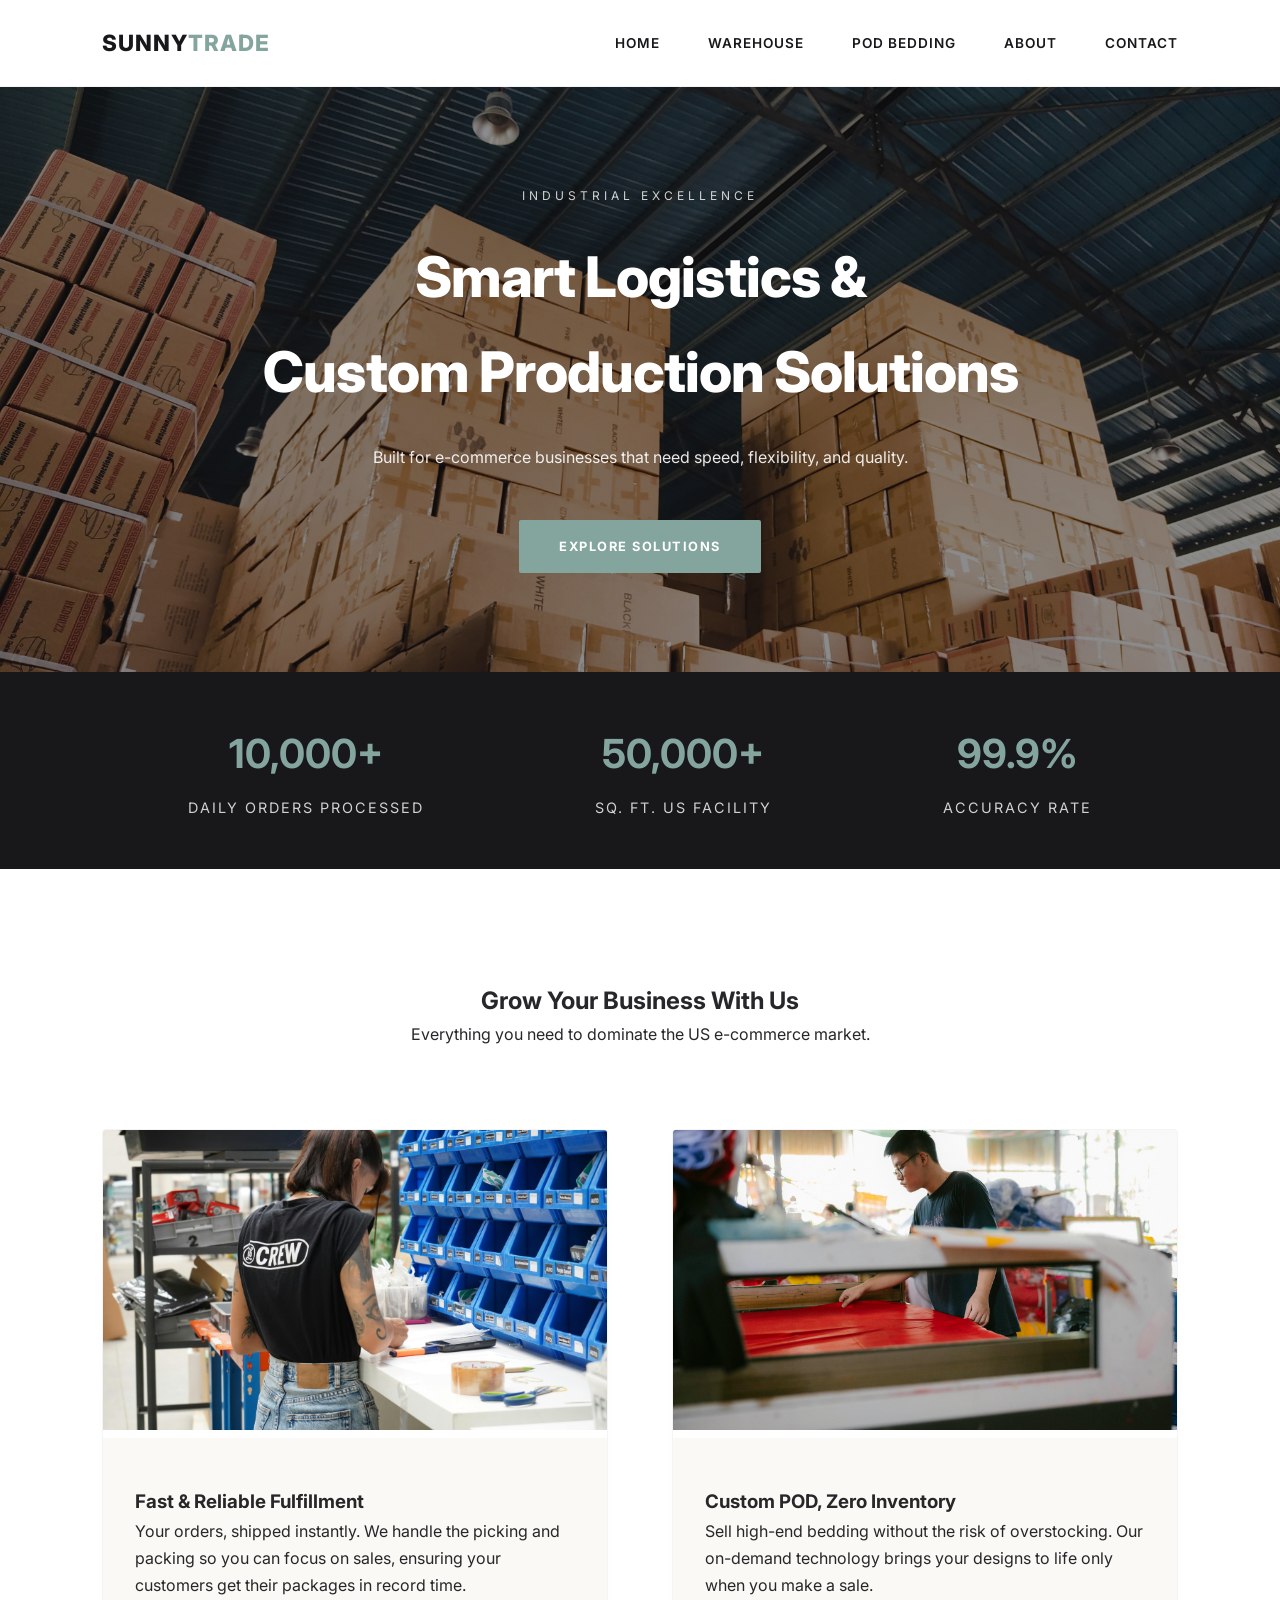
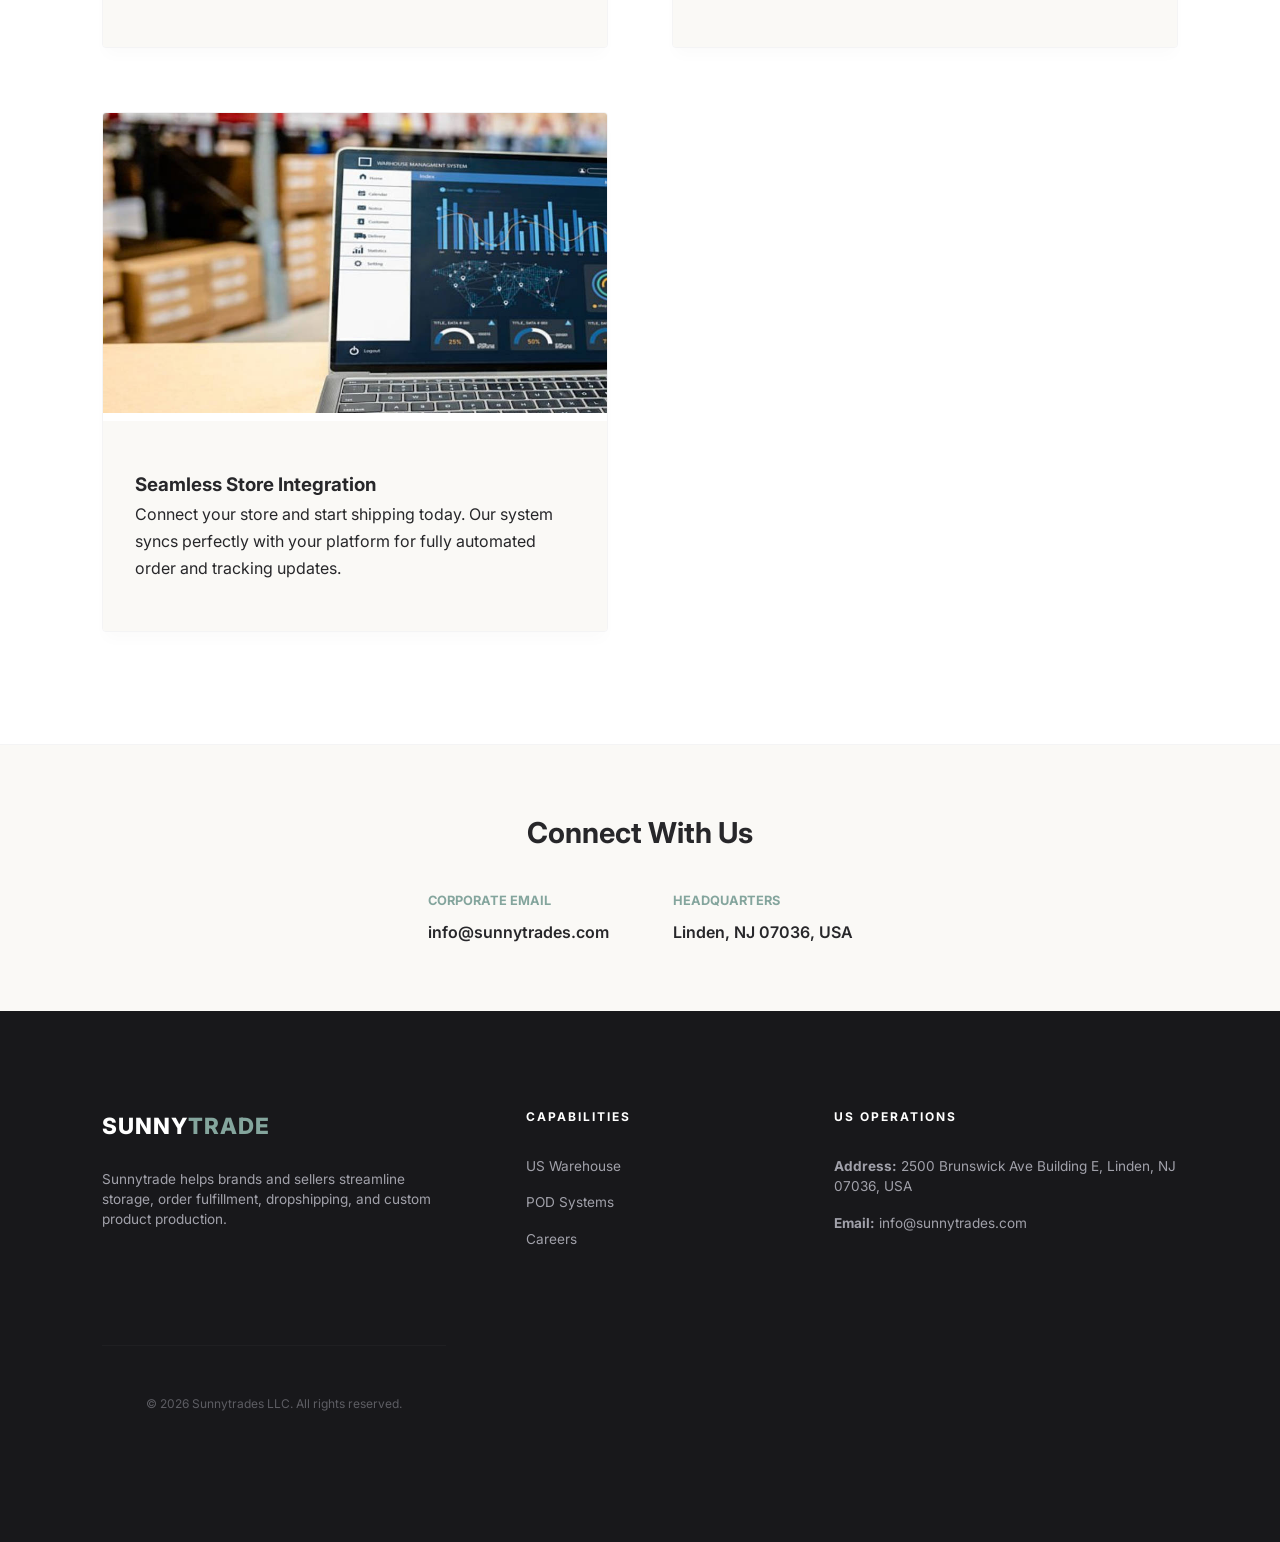
==== index.html @ 2a2c5e19 "Update index.html" ====
<!DOCTYPE html>
<html lang="en">
<head>
    <meta charset="UTF-8">
    <meta name="viewport" content="width=device-width, initial-scale=1.0">
    <link rel="preconnect" href="https://fonts.googleapis.com">
    <link rel="preconnect" href="https://fonts.gstatic.com" crossorigin>
    <link href="https://fonts.googleapis.com/css2?family=Inter:wght@400;600;800&display=swap" rel="stylesheet">
    
    <title>Sunnytrade | Intelligent Supply Chain & Textile Automation</title>
    <link rel="stylesheet" href="style.css">
</head>
<body>

    <nav>
        <a href="index.html" class="logo">SUNNY<span>TRADE</span></a>
        <ul class="nav-links">
            <li><a href="index.html">Home</a></li>
            <li><a href="services.html">Warehouse</a></li>
            <li><a href="products.html">POD Bedding</a></li>
            <li><a href="about.html">About</a></li>
            <li><a href="contact.html">Contact</a></li>
        </ul>
    </nav>

    <header class="hero">
        <div>
            <p style="text-transform: uppercase; letter-spacing: 4px; font-size: 0.75rem; margin-bottom: 1.5rem; opacity: 0.8;">Industrial Excellence</p>
            <h1>Smart Logistics & <br>Custom Production Solutions</h1>
            <p style="max-width: 650px; margin: 0 auto; text-align: center; opacity: 0.9;">
                Built for e-commerce businesses that need speed, flexibility, and quality.
            </p>
            <div style="margin-top: 3rem;">
                <a href="services.html" class="btn">Explore Solutions</a>
            </div>
        </div>
    </header>

    <div class="stats-bar">
        <div class="stat-item">
            <h2>10,000+</h2>
            <p>Daily Orders Processed</p>
        </div>
        <div class="stat-item">
            <h2>50,000+</h2>
            <p>Sq. Ft. US Facility</p>
        </div>
        <div class="stat-item">
            <h2>99.9%</h2>
            <p>Accuracy Rate</p>
        </div>
    </div>

    <section>
        <div class="section-header">
            <h2>Grow Your Business With Us</h2>
            <p>Everything you need to dominate the US e-commerce market.</p>
        </div>

        <div class="grid">
            <div class="card">
                <img src="img/warehouse_smart1.jpg" class="card-img" alt="Fast Fulfillment">
                <div class="card-body">
                    <h3>Fast & Reliable Fulfillment</h3>
                    <p>Your orders, shipped instantly. We handle the picking and packing so you can focus on sales, ensuring your customers get their packages in record time.</p>
                </div>
            </div>

            <div class="card">
                <img src="img/pod_production.jpg" class="card-img" alt="Custom POD">
                <div class="card-body">
                    <h3>Custom POD, Zero Inventory</h3>
                    <p>Sell high-end bedding without the risk of overstocking. Our on-demand technology brings your designs to life only when you make a sale.</p>
                </div>
            </div>

            <div class="card">
                <img src="img/global_syn.jpg" class="card-img" alt="Store Integration">
                <div class="card-body">
                    <h3>Seamless Store Integration</h3>
                    <p>Connect your store and start shipping today. Our system syncs perfectly with your platform for fully automated order and tracking updates.</p>
                </div>
            </div>
        </div>
    </section>

    <section style="background: var(--bg-soft); border-top: 1px solid #f4f4f5; text-align: center; padding: 4rem 8%;">
        <h2 style="margin-bottom: 2rem; font-size: 1.8rem;">Connect With Us</h2>
        <div style="display: flex; justify-content: center; gap: 4rem; flex-wrap: wrap;">
            <div style="text-align: left;">
                <h4 style="color: var(--accent); text-transform: uppercase; font-size: 0.8rem; margin-bottom: 0.5rem;">Corporate Email</h4>
                <p style="font-weight: 600;">info@sunnytrades.com</p>
            </div>
            <div style="text-align: left;">
                <h4 style="color: var(--accent); text-transform: uppercase; font-size: 0.8rem; margin-bottom: 0.5rem;">Headquarters</h4>
                <p style="font-weight: 600;">Linden, NJ 07036, USA</p>
            </div>
        </div>
    </section>

    <footer>
        <div class="footer-grid">
            <div class="footer-info">
                <div class="footer-logo">SUNNY<span>TRADE</span></div>
                <p>Sunnytrade helps brands and sellers streamline storage, order fulfillment, dropshipping, and custom product production.</p>
            </div>

            <div class="footer-info">
                <h4>Capabilities</h4>
                <p><a href="services.html">US Warehouse</a></p>
                <p><a href="products.html">POD Systems</a></p>
                <p><a href="join-us.html">Careers</a></p>
            </div>

            <div class="footer-info">
                <h4>US Operations</h4>
                <p><strong>Address:</strong> 2500 Brunswick Ave Building E, Linden, NJ 07036, USA</p>
                <p><strong>Email:</strong> info@sunnytrades.com</p>
                
        </div>
        
        <div class="copyright"> &copy; 2026 Sunnytrades LLC. All rights reserved.
        </div>
    </footer>

</body>
</html>
---- style.css ----
/* Sunnytrades Elite Manufacturing Style - Final */
:root {
    --primary: #18181b;       /* 锌炭黑 */
    --accent: #84a59d;        /* 鼠尾草绿 */
    --accent-hover: #6b8a82;
    --text-dark: #27272a;
    --text-muted: #71717a;
    --bg-soft: #faf9f6;       /* 暖白 */
    --white: #ffffff;
    --transition: all 0.5s cubic-bezier(0.23, 1, 0.32, 1);
}

* { box-sizing: border-box; margin: 0; padding: 0; }
body { font-family: 'Inter', -apple-system, sans-serif; line-height: 1.7; color: var(--text-dark); background-color: var(--white); -webkit-font-smoothing: antialiased; }

/* Nav */
nav { display: flex; justify-content: space-between; align-items: center; padding: 1.5rem 8%; background: rgba(255, 255, 255, 0.95); position: sticky; top: 0; z-index: 1000; border-bottom: 1px solid #f4f4f5; }
.logo { font-size: 1.4rem; font-weight: 800; color: var(--primary); text-decoration: none; letter-spacing: 1px; text-transform: uppercase; }
.logo span { color: var(--accent); }
.nav-links { display: flex; list-style: none; }
.nav-links li { margin-left: 3rem; }
.nav-links a { text-decoration: none; color: var(--primary); font-weight: 600; font-size: 0.85rem; text-transform: uppercase; letter-spacing: 1px; transition: var(--transition); }
.nav-links a:hover { color: var(--accent); }

/* Hero - 修复路径并增强兼容性 */
.hero {
    height: 65vh; display: flex; align-items: center; justify-content: center; text-align: center; color: white;
    background-size: cover !important; 
    background-position: center !important;
    background-repeat: no-repeat !important;
    /* 核心修复：确保使用了 img/ 前缀 */
    background: linear-gradient(rgba(24, 24, 27, 0.5), rgba(24, 24, 27, 0.5)), url('img/hero.jpg') center/cover !important;
    position: relative;
}
.hero div { position: relative; z-index: 2; }
.hero h1 { font-size: 3.5rem; font-weight: 800; margin-bottom: 1.5rem; letter-spacing: -1px; }

/* Grid */
section { padding: 7rem 8%; }
.section-header { text-align: center; margin-bottom: 5rem; }
.grid { display: grid; grid-template-columns: repeat(auto-fit, minmax(320px, 1fr)); gap: 4rem; }
.card { border-radius: 4px; overflow: hidden; background: var(--white); border: 1px solid #f4f4f5; transition: var(--transition); box-shadow: 0 10px 15px -3px rgba(0, 0, 0, 0.02); }
.card:hover { transform: translateY(-5px); box-shadow: 0 20px 40px rgba(24, 24, 27, 0.08); border-color: var(--accent); }
.card-img { width: 100%; height: 300px; object-fit: cover; transition: 0.5s; }
.card-body { padding: 3rem 2rem; background: var(--bg-soft); }
.btn { background: var(--accent); color: var(--white); padding: 1rem 2.5rem; text-decoration: none; border-radius: 2px; font-weight: 700; text-transform: uppercase; letter-spacing: 1.5px; font-size: 0.8rem; display: inline-block; transition: var(--transition); border: none; }
.btn:hover { background: var(--primary); transform: translateY(-2px); }

/* Footer - 统一布局 */
footer { background: var(--primary); color: #a1a1aa; padding: 6rem 8% 3rem; }
.footer-grid { display: grid; grid-template-columns: 1.5fr 1fr 1.5fr; gap: 5rem; margin-bottom: 5rem; }
.footer-logo { font-size: 1.4rem; font-weight: 800; color: var(--white); margin-bottom: 1.5rem; letter-spacing: 1px; }
.footer-logo span { color: var(--accent); }
.footer-info h4 { color: var(--white); margin-bottom: 1.8rem; text-transform: uppercase; font-size: 0.75rem; letter-spacing: 2px; }
.footer-info p { margin-bottom: 1rem; font-size: 0.85rem; line-height: 1.5; }
.footer-info a { color: #a1a1aa; text-decoration: none; transition: 0.3s; }
.footer-info a:hover { color: var(--accent); }
.copyright { border-top: 1px solid #27272a; padding-top: 3rem; text-align: center; font-size: 0.75rem; opacity: 0.5; }

@media (max-width: 768px) { .nav-links { display: none; } .footer-grid { grid-template-columns: 1fr; } .hero h1 { font-size: 2.5rem; } }

/* 统计指标横条样式 */
.stats-bar {
    background: var(--primary);
    color: var(--white);
    display: flex;
    justify-content: space-around;
    padding: 3rem 8%;
    text-align: center;
}
.stat-item h2 { color: var(--accent); font-size: 2.5rem; margin-bottom: 0.5rem; }
.stat-item p { font-size: 0.9rem; text-transform: uppercase; letter-spacing: 2px; opacity: 0.8; }

/* 物流合作伙伴列表样式 */
.carrier-list {
    display: flex;
    flex-wrap: wrap;
    gap: 1.5rem;
    margin-top: 1.5rem;
}
.carrier-tag {
    background: #fff;
    padding: 0.4rem 1rem;
    border: 1px solid #e2e8f0;
    border-radius: 4px;
    font-size: 0.8rem;
    font-weight: 700;
    color: var(--primary);
    text-transform: uppercase;
}
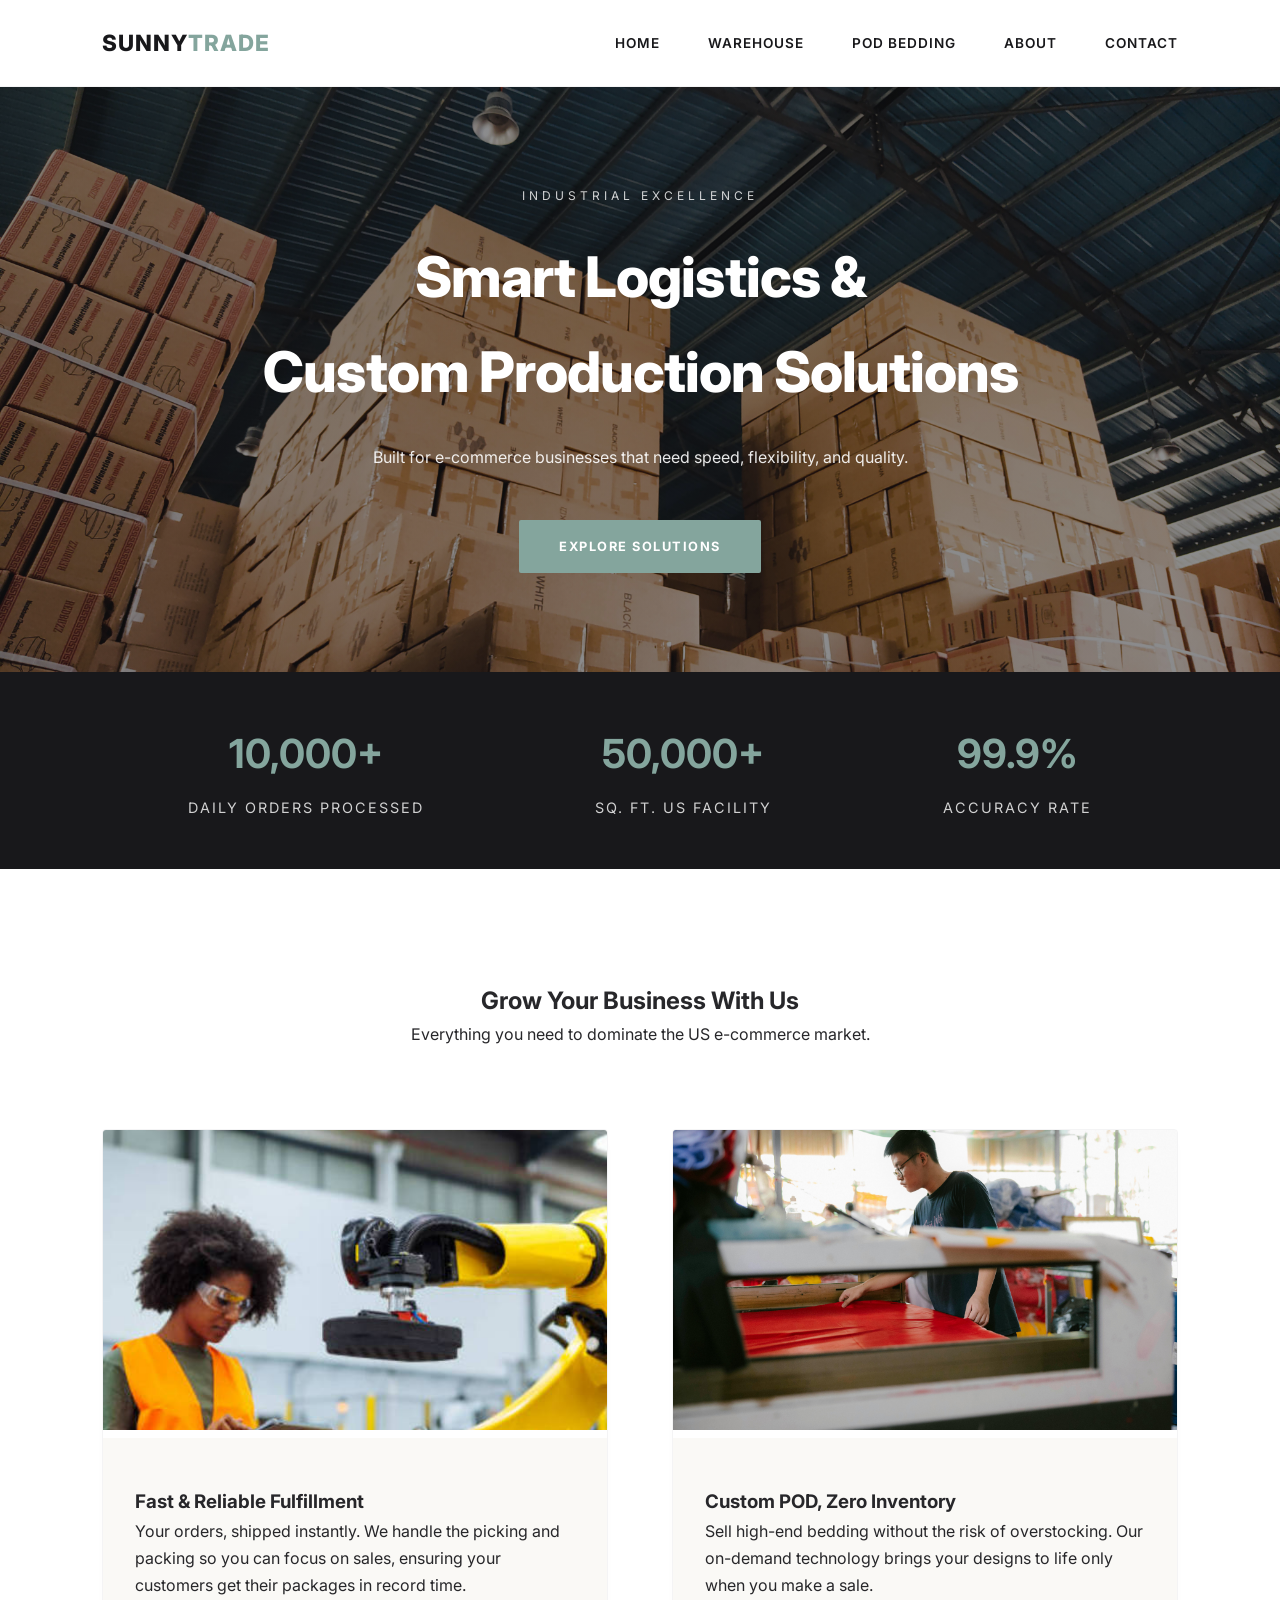
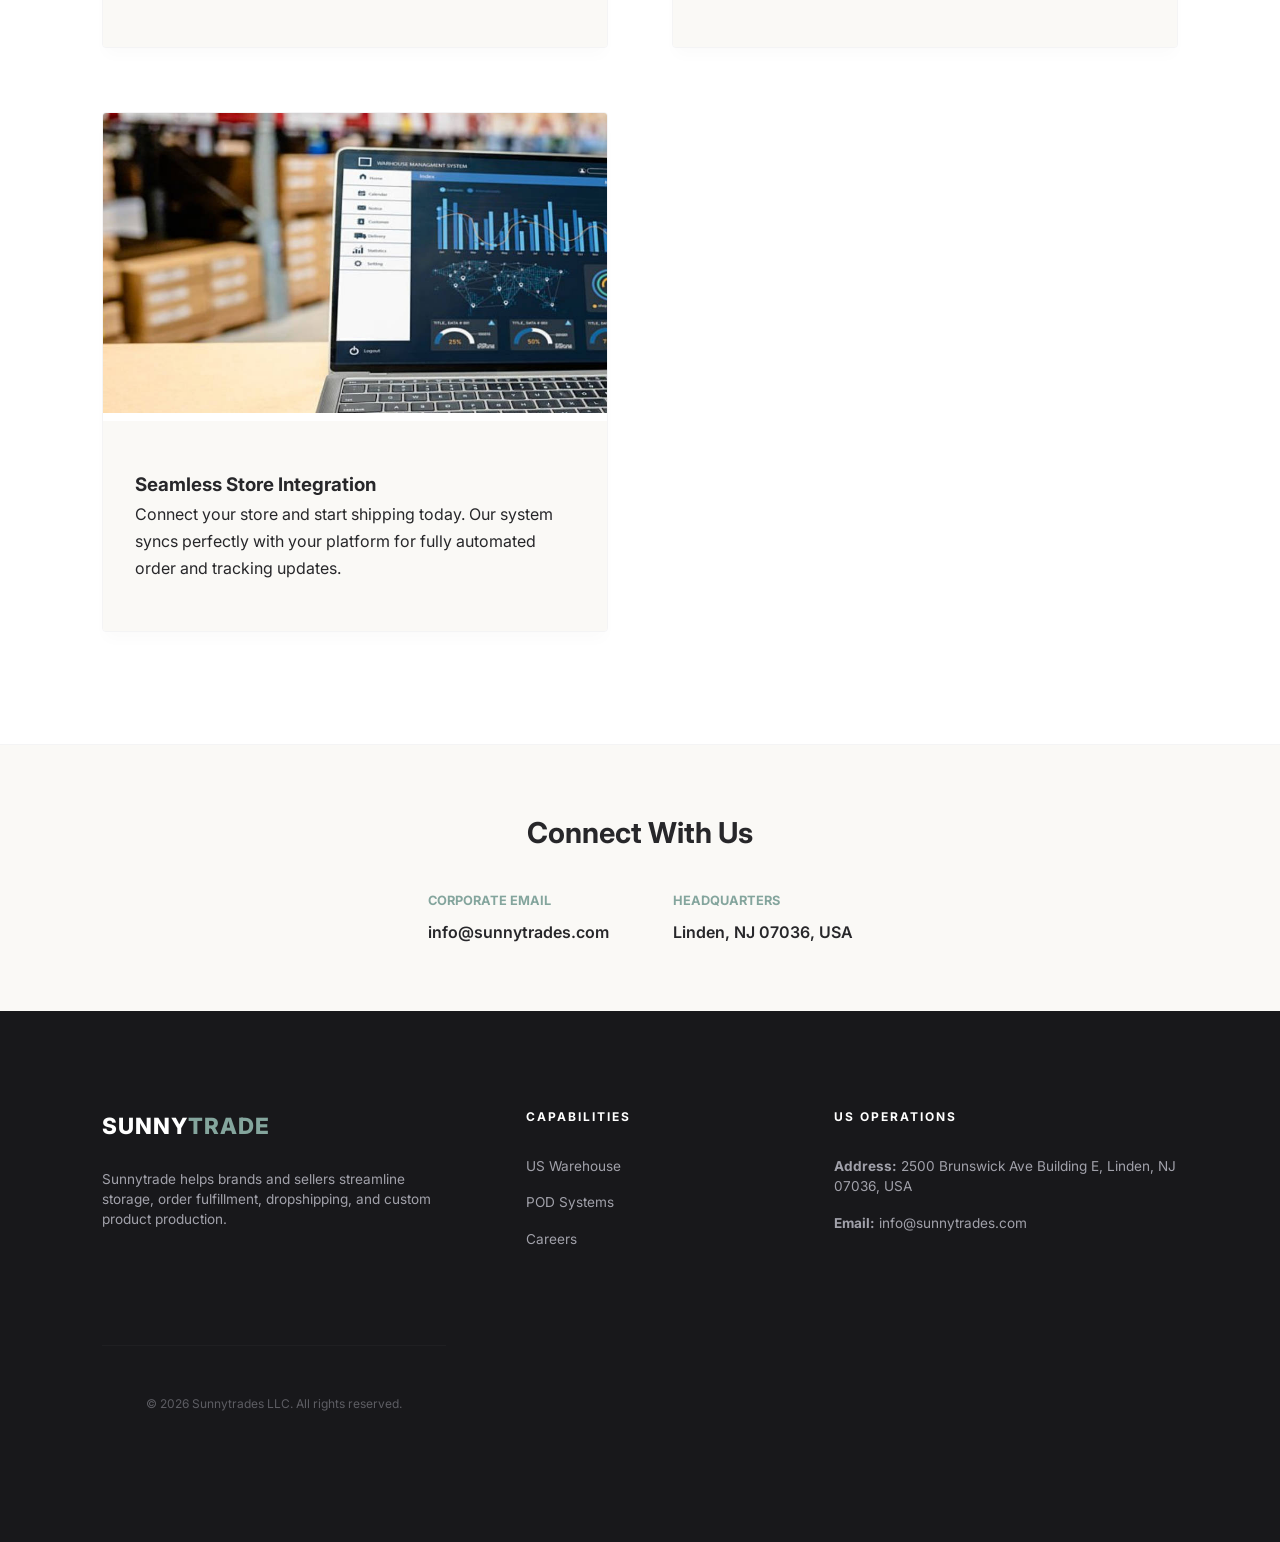
==== commit 5b88b286: "Update index.html" ====
--- a/index.html
+++ b/index.html
@@ -59,7 +59,7 @@
 
         <div class="grid">
             <div class="card">
-                <img src="img/warehouse_smart1.jpg" class="card-img" alt="Fast Fulfillment">
+                <img src="img/warehouse_smart3.jpg" class="card-img" alt="Fast Fulfillment">
                 <div class="card-body">
                     <h3>Fast & Reliable Fulfillment</h3>
                     <p>Your orders, shipped instantly. We handle the picking and packing so you can focus on sales, ensuring your customers get their packages in record time.</p>
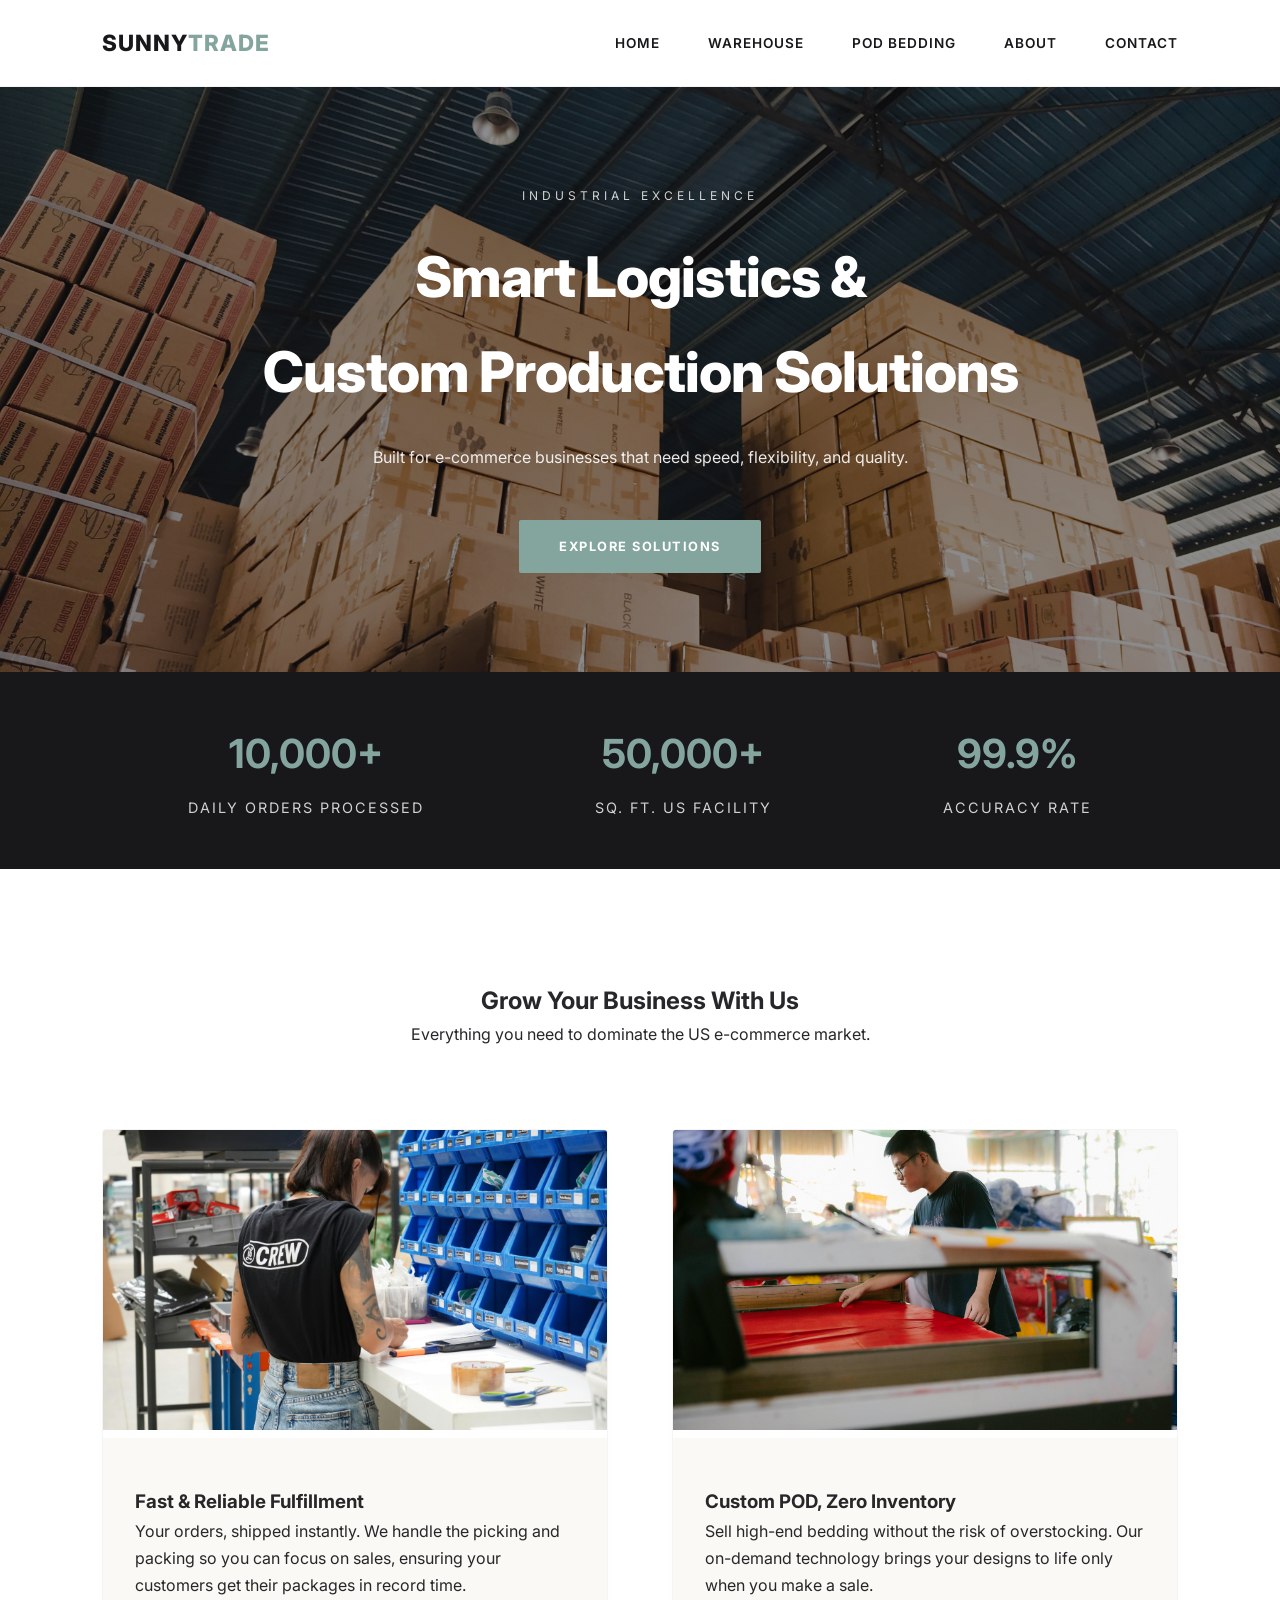
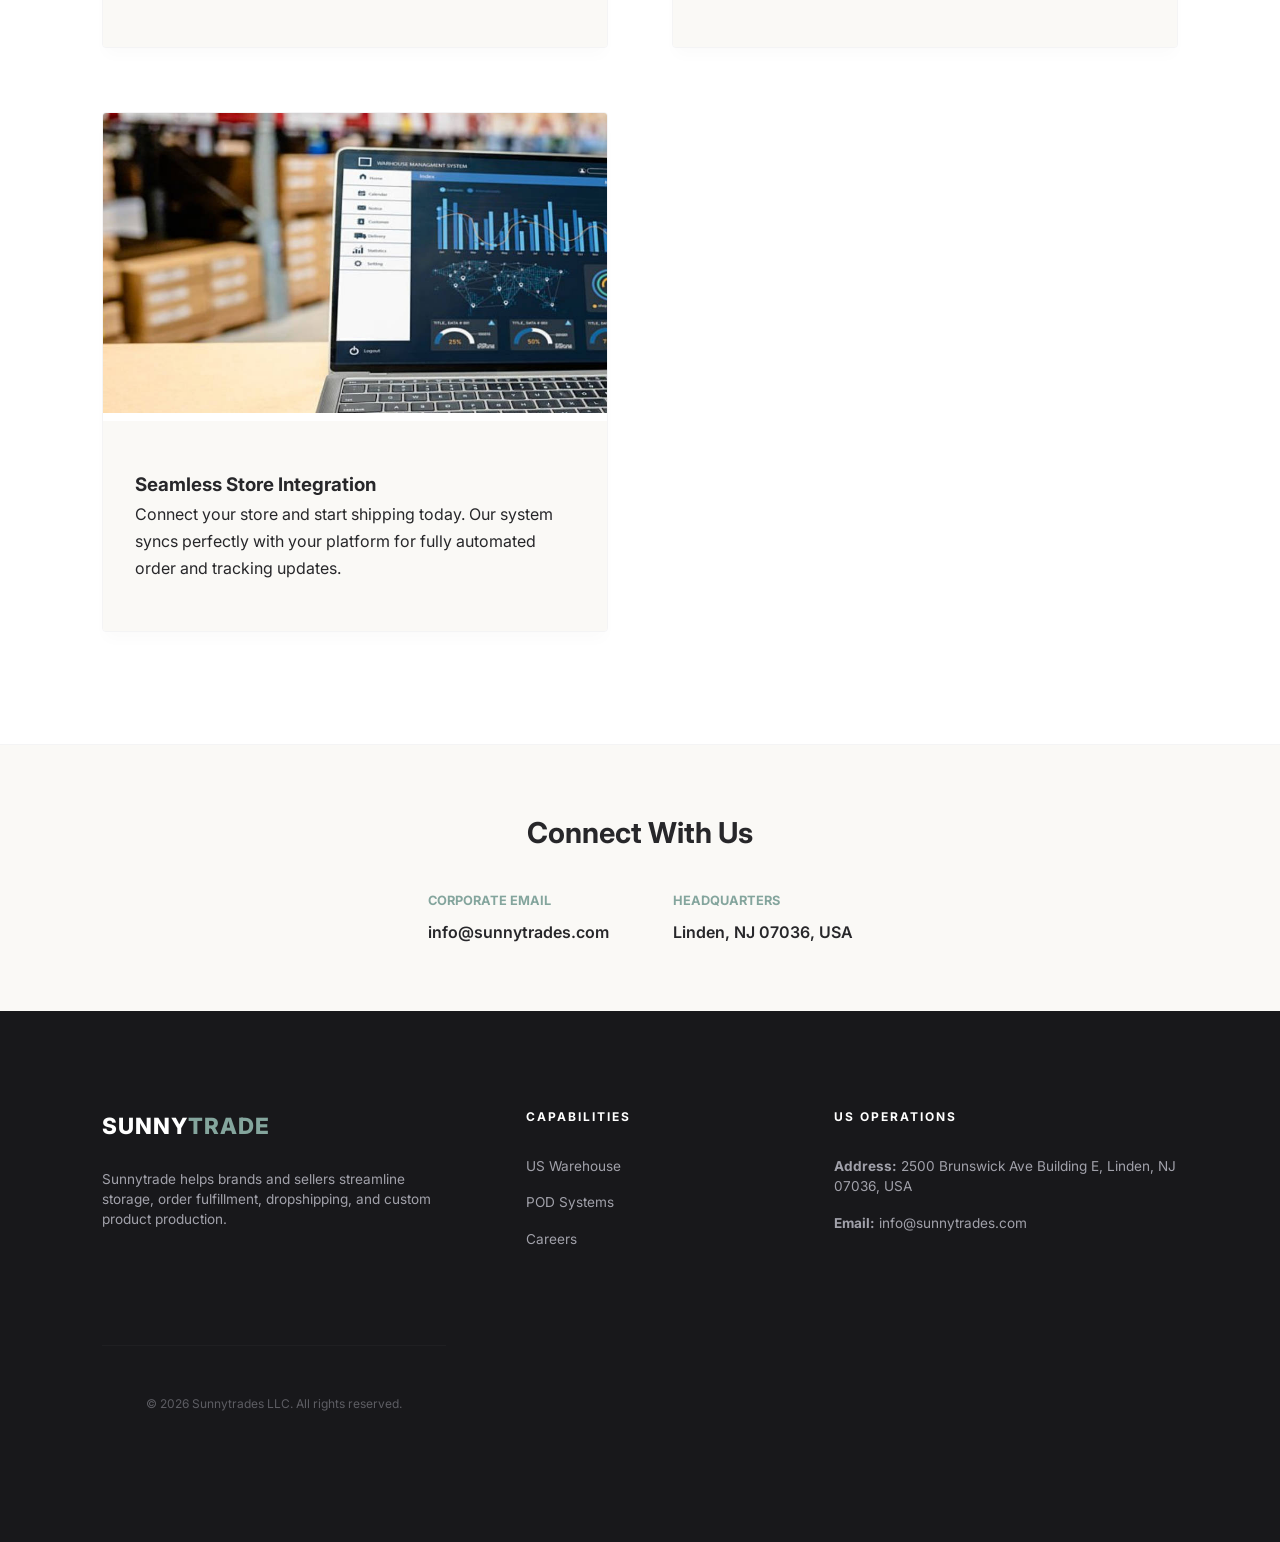
==== commit 8bb570e6: "Update index.html" ====
--- a/index.html
+++ b/index.html
@@ -59,7 +59,7 @@
 
         <div class="grid">
             <div class="card">
-                <img src="img/warehouse_smart3.jpg" class="card-img" alt="Fast Fulfillment">
+                <img src="img/warehouse_smart1.jpg" class="card-img" alt="Fast Fulfillment">
                 <div class="card-body">
                     <h3>Fast & Reliable Fulfillment</h3>
                     <p>Your orders, shipped instantly. We handle the picking and packing so you can focus on sales, ensuring your customers get their packages in record time.</p>
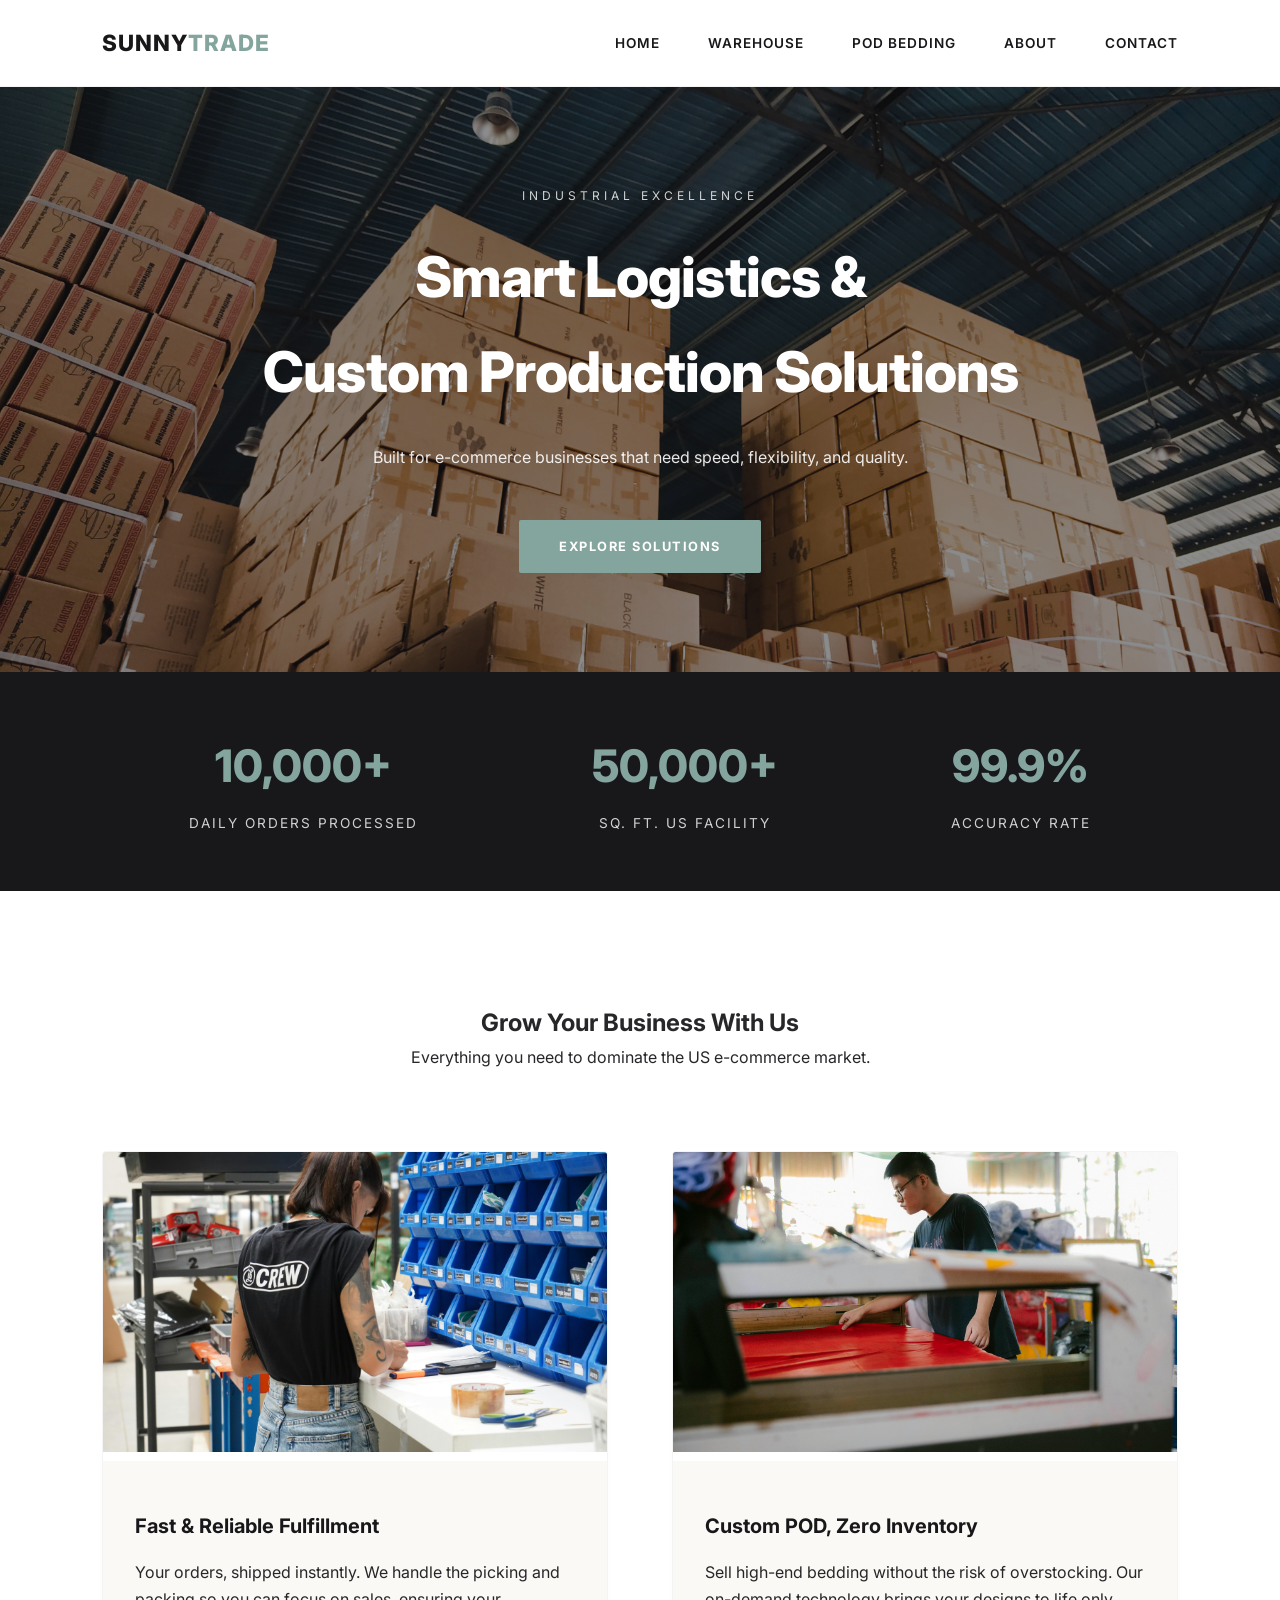
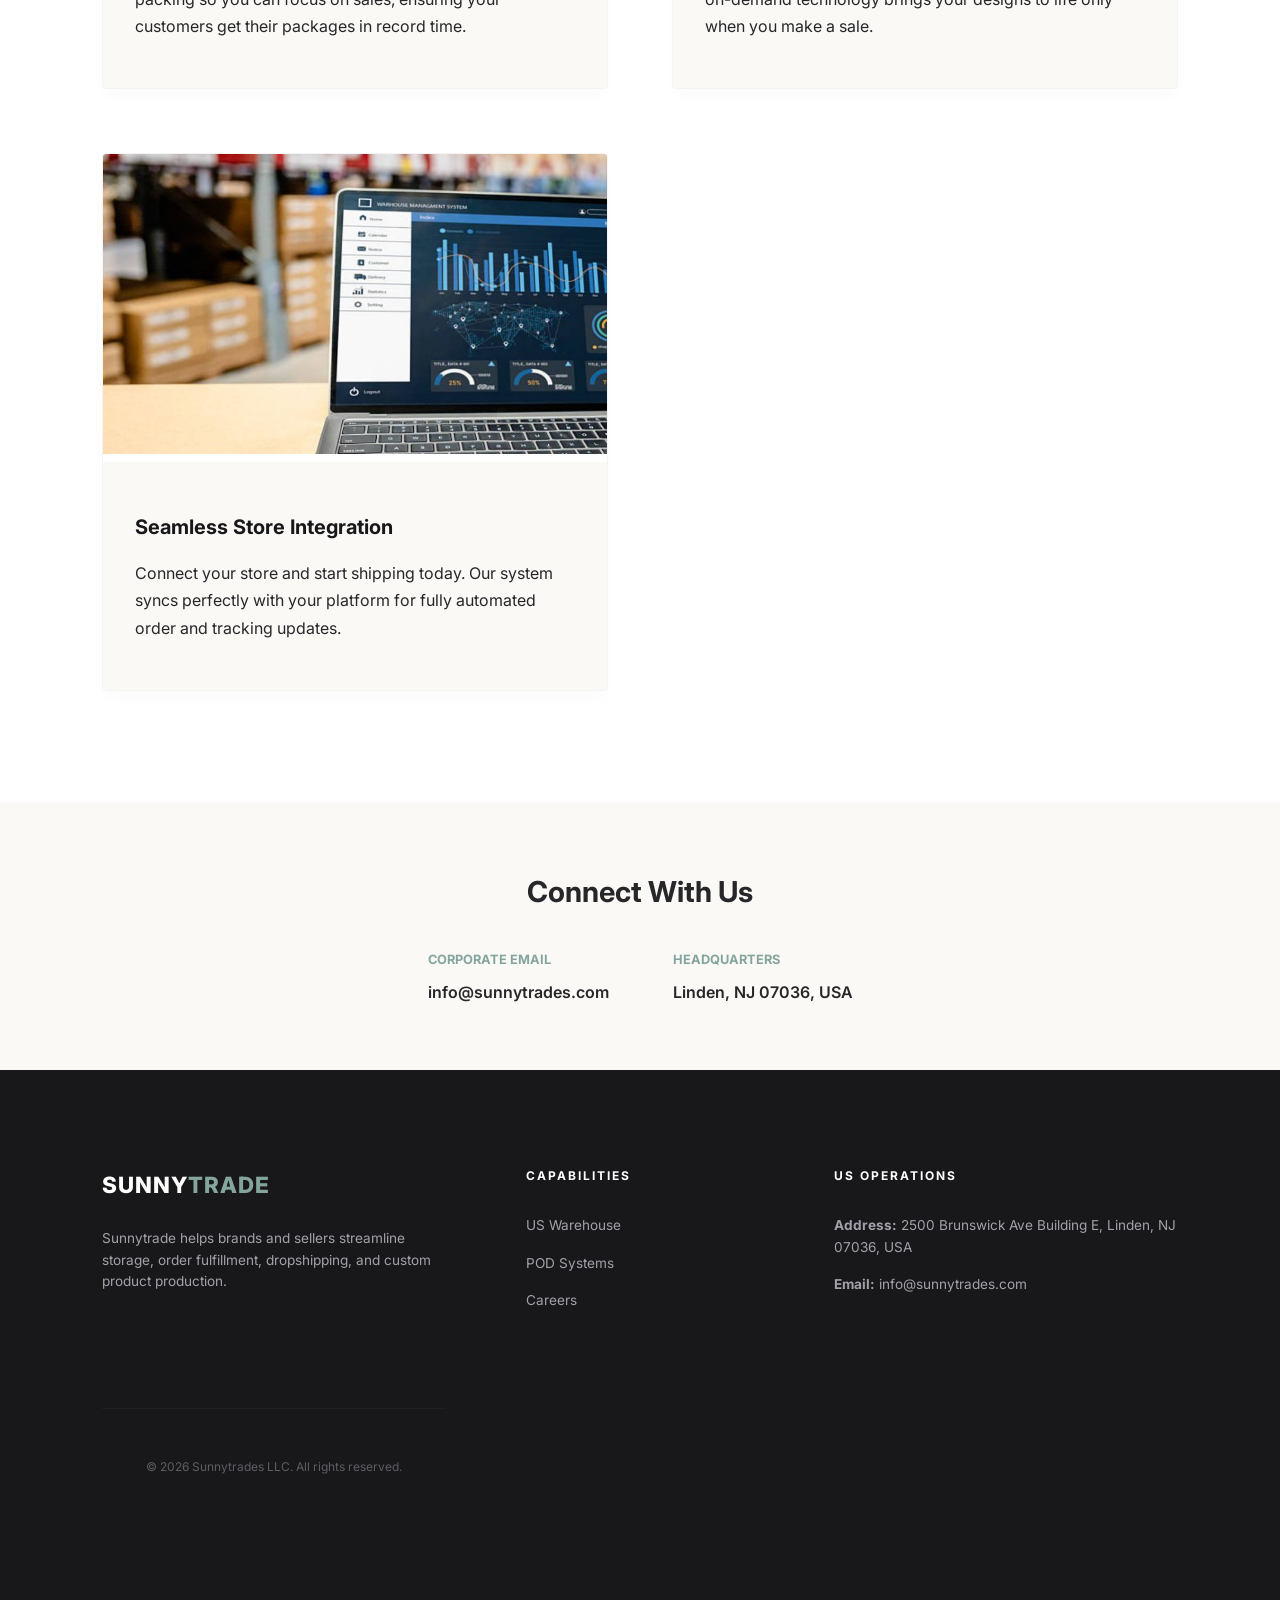
==== commit d10e061d: "Update index.html" ====
--- a/index.html
+++ b/index.html
@@ -3,6 +3,11 @@
 <head>
     <meta charset="UTF-8">
     <meta name="viewport" content="width=device-width, initial-scale=1.0">
+    <meta name="description" content="Sunnytrade | High-Efficiency US Fulfillment & Industrial POD Production based in Linden, NJ. Handling 10,000+ daily orders.">
+<meta property="og:title" content="Sunnytrade | Smart Logistics Solutions">
+<meta property="og:description" content="Your strategic US partner for automated fulfillment and custom bedding production.">
+<meta property="og:image" content="img/hero.jpg">
+<meta property="og:url" content="https://www.sunnytrades.com">
     <link rel="preconnect" href="https://fonts.googleapis.com">
     <link rel="preconnect" href="https://fonts.gstatic.com" crossorigin>
     <link href="https://fonts.googleapis.com/css2?family=Inter:wght@400;600;800&display=swap" rel="stylesheet">
--- a/style.css
+++ b/style.css
@@ -1,90 +1,150 @@
-/* Sunnytrades Elite Manufacturing Style - Final */
+/* ============================================================
+   Sunnytrades Elite Manufacturing Style - Verified 2026
+   ============================================================ */
 :root {
-    --primary: #18181b;       /* 锌炭黑 */
-    --accent: #84a59d;        /* 鼠尾草绿 */
+    --primary: #18181b;        /* 锌炭黑 */
+    --accent: #84a59d;         /* 鼠尾草绿 */
     --accent-hover: #6b8a82;
     --text-dark: #27272a;
     --text-muted: #71717a;
-    --bg-soft: #faf9f6;       /* 暖白 */
+    --bg-soft: #faf9f6;        /* 暖白 */
     --white: #ffffff;
     --transition: all 0.5s cubic-bezier(0.23, 1, 0.32, 1);
 }
 
 * { box-sizing: border-box; margin: 0; padding: 0; }
-body { font-family: 'Inter', -apple-system, sans-serif; line-height: 1.7; color: var(--text-dark); background-color: var(--white); -webkit-font-smoothing: antialiased; }
+body { 
+    font-family: 'Inter', -apple-system, sans-serif; 
+    line-height: 1.7; 
+    color: var(--text-dark); 
+    background-color: var(--white); 
+    -webkit-font-smoothing: antialiased; 
+}
 
-/* Nav */
-nav { display: flex; justify-content: space-between; align-items: center; padding: 1.5rem 8%; background: rgba(255, 255, 255, 0.95); position: sticky; top: 0; z-index: 1000; border-bottom: 1px solid #f4f4f5; }
+/* --- Navigation --- */
+nav { 
+    display: flex; 
+    justify-content: space-between; 
+    align-items: center; 
+    padding: 1.5rem 8%; 
+    background: rgba(255, 255, 255, 0.95); 
+    position: sticky; 
+    top: 0; 
+    z-index: 1000; 
+    border-bottom: 1px solid #f4f4f5; 
+}
 .logo { font-size: 1.4rem; font-weight: 800; color: var(--primary); text-decoration: none; letter-spacing: 1px; text-transform: uppercase; }
 .logo span { color: var(--accent); }
 .nav-links { display: flex; list-style: none; }
 .nav-links li { margin-left: 3rem; }
-.nav-links a { text-decoration: none; color: var(--primary); font-weight: 600; font-size: 0.85rem; text-transform: uppercase; letter-spacing: 1px; transition: var(--transition); }
+.nav-links a { 
+    text-decoration: none; 
+    color: var(--primary); 
+    font-weight: 600; 
+    font-size: 0.85rem; 
+    text-transform: uppercase; 
+    letter-spacing: 1px; 
+    transition: var(--transition); 
+}
 .nav-links a:hover { color: var(--accent); }
 
-/* Hero - 修复路径并增强兼容性 */
+/* --- Hero Section (核心修复路径) --- */
 .hero {
-    height: 65vh; display: flex; align-items: center; justify-content: center; text-align: center; color: white;
-    background-size: cover !important; 
-    background-position: center !important;
-    background-repeat: no-repeat !important;
-    /* 核心修复：确保使用了 img/ 前缀 */
-    background: linear-gradient(rgba(24, 24, 27, 0.5), rgba(24, 24, 27, 0.5)), url('img/hero.jpg') center/cover !important;
+    height: 65vh; 
+    display: flex; 
+    align-items: center; 
+    justify-content: center; 
+    text-align: center; 
+    color: white;
     position: relative;
+    /* 使用复合属性确保图片覆盖且居中 */
+    background: linear-gradient(rgba(24, 24, 27, 0.5), rgba(24, 24, 27, 0.5)), 
+                url('img/hero.jpg') no-repeat center center / cover !important;
 }
 .hero div { position: relative; z-index: 2; }
 .hero h1 { font-size: 3.5rem; font-weight: 800; margin-bottom: 1.5rem; letter-spacing: -1px; }
 
-/* Grid */
+/* --- Stats Bar --- */
+.stats-bar {
+    background: var(--primary);
+    color: var(--white);
+    display: flex;
+    justify-content: space-around;
+    padding: 3.5rem 8%;
+    text-align: center;
+}
+.stat-item h2 { color: var(--accent); font-size: 2.8rem; margin-bottom: 0.5rem; font-weight: 800; }
+.stat-item p { font-size: 0.85rem; text-transform: uppercase; letter-spacing: 2px; opacity: 0.8; }
+
+/* --- Grid & Cards --- */
 section { padding: 7rem 8%; }
 .section-header { text-align: center; margin-bottom: 5rem; }
 .grid { display: grid; grid-template-columns: repeat(auto-fit, minmax(320px, 1fr)); gap: 4rem; }
-.card { border-radius: 4px; overflow: hidden; background: var(--white); border: 1px solid #f4f4f5; transition: var(--transition); box-shadow: 0 10px 15px -3px rgba(0, 0, 0, 0.02); }
-.card:hover { transform: translateY(-5px); box-shadow: 0 20px 40px rgba(24, 24, 27, 0.08); border-color: var(--accent); }
+
+.card { 
+    border-radius: 4px; 
+    overflow: hidden; 
+    background: var(--white); 
+    border: 1px solid #f4f4f5; 
+    transition: var(--transition); 
+    box-shadow: 0 10px 15px -3px rgba(0, 0, 0, 0.02); 
+}
+.card:hover { 
+    transform: translateY(-5px); 
+    box-shadow: 0 20px 40px rgba(24, 24, 27, 0.08); 
+    border-color: var(--accent); 
+}
 .card-img { width: 100%; height: 300px; object-fit: cover; transition: 0.5s; }
 .card-body { padding: 3rem 2rem; background: var(--bg-soft); }
-.btn { background: var(--accent); color: var(--white); padding: 1rem 2.5rem; text-decoration: none; border-radius: 2px; font-weight: 700; text-transform: uppercase; letter-spacing: 1.5px; font-size: 0.8rem; display: inline-block; transition: var(--transition); border: none; }
+.card-body h3 { font-size: 1.25rem; margin-bottom: 1rem; color: var(--primary); }
+
+/* --- Buttons --- */
+.btn { 
+    background: var(--accent); 
+    color: var(--white); 
+    padding: 1rem 2.5rem; 
+    text-decoration: none; 
+    border-radius: 2px; 
+    font-weight: 700; 
+    text-transform: uppercase; 
+    letter-spacing: 1.5px; 
+    font-size: 0.8rem; 
+    display: inline-block; 
+    transition: var(--transition); 
+    border: none; 
+}
 .btn:hover { background: var(--primary); transform: translateY(-2px); }
 
-/* Footer - 统一布局 */
+/* --- Carrier List --- */
+.carrier-list { display: flex; flex-wrap: wrap; gap: 1rem; margin-top: 1.5rem; }
+.carrier-tag {
+    background: #fff;
+    padding: 0.5rem 1rem;
+    border: 1px solid #e2e8f0;
+    border-radius: 2px;
+    font-size: 0.75rem;
+    font-weight: 800;
+    color: var(--primary);
+    text-transform: uppercase;
+    letter-spacing: 1px;
+}
+
+/* --- Footer --- */
 footer { background: var(--primary); color: #a1a1aa; padding: 6rem 8% 3rem; }
 .footer-grid { display: grid; grid-template-columns: 1.5fr 1fr 1.5fr; gap: 5rem; margin-bottom: 5rem; }
 .footer-logo { font-size: 1.4rem; font-weight: 800; color: var(--white); margin-bottom: 1.5rem; letter-spacing: 1px; }
 .footer-logo span { color: var(--accent); }
 .footer-info h4 { color: var(--white); margin-bottom: 1.8rem; text-transform: uppercase; font-size: 0.75rem; letter-spacing: 2px; }
-.footer-info p { margin-bottom: 1rem; font-size: 0.85rem; line-height: 1.5; }
+.footer-info p { margin-bottom: 1rem; font-size: 0.85rem; line-height: 1.6; }
 .footer-info a { color: #a1a1aa; text-decoration: none; transition: 0.3s; }
 .footer-info a:hover { color: var(--accent); }
 .copyright { border-top: 1px solid #27272a; padding-top: 3rem; text-align: center; font-size: 0.75rem; opacity: 0.5; }
 
-@media (max-width: 768px) { .nav-links { display: none; } .footer-grid { grid-template-columns: 1fr; } .hero h1 { font-size: 2.5rem; } }
-
-/* 统计指标横条样式 */
-.stats-bar {
-    background: var(--primary);
-    color: var(--white);
-    display: flex;
-    justify-content: space-around;
-    padding: 3rem 8%;
-    text-align: center;
+/* --- Responsive Media Queries --- */
+@media (max-width: 768px) { 
+    .nav-links { display: none; } 
+    .footer-grid { grid-template-columns: 1fr; gap: 3rem; } 
+    .hero h1 { font-size: 2.2rem; } 
+    section { padding: 4rem 5%; }
+    .stats-bar { flex-direction: column; gap: 2.5rem; } /* 移动端数字垂直排列 */
 }
-.stat-item h2 { color: var(--accent); font-size: 2.5rem; margin-bottom: 0.5rem; }
-.stat-item p { font-size: 0.9rem; text-transform: uppercase; letter-spacing: 2px; opacity: 0.8; }
-
-/* 物流合作伙伴列表样式 */
-.carrier-list {
-    display: flex;
-    flex-wrap: wrap;
-    gap: 1.5rem;
-    margin-top: 1.5rem;
-}
-.carrier-tag {
-    background: #fff;
-    padding: 0.4rem 1rem;
-    border: 1px solid #e2e8f0;
-    border-radius: 4px;
-    font-size: 0.8rem;
-    font-weight: 700;
-    color: var(--primary);
-    text-transform: uppercase;
-}
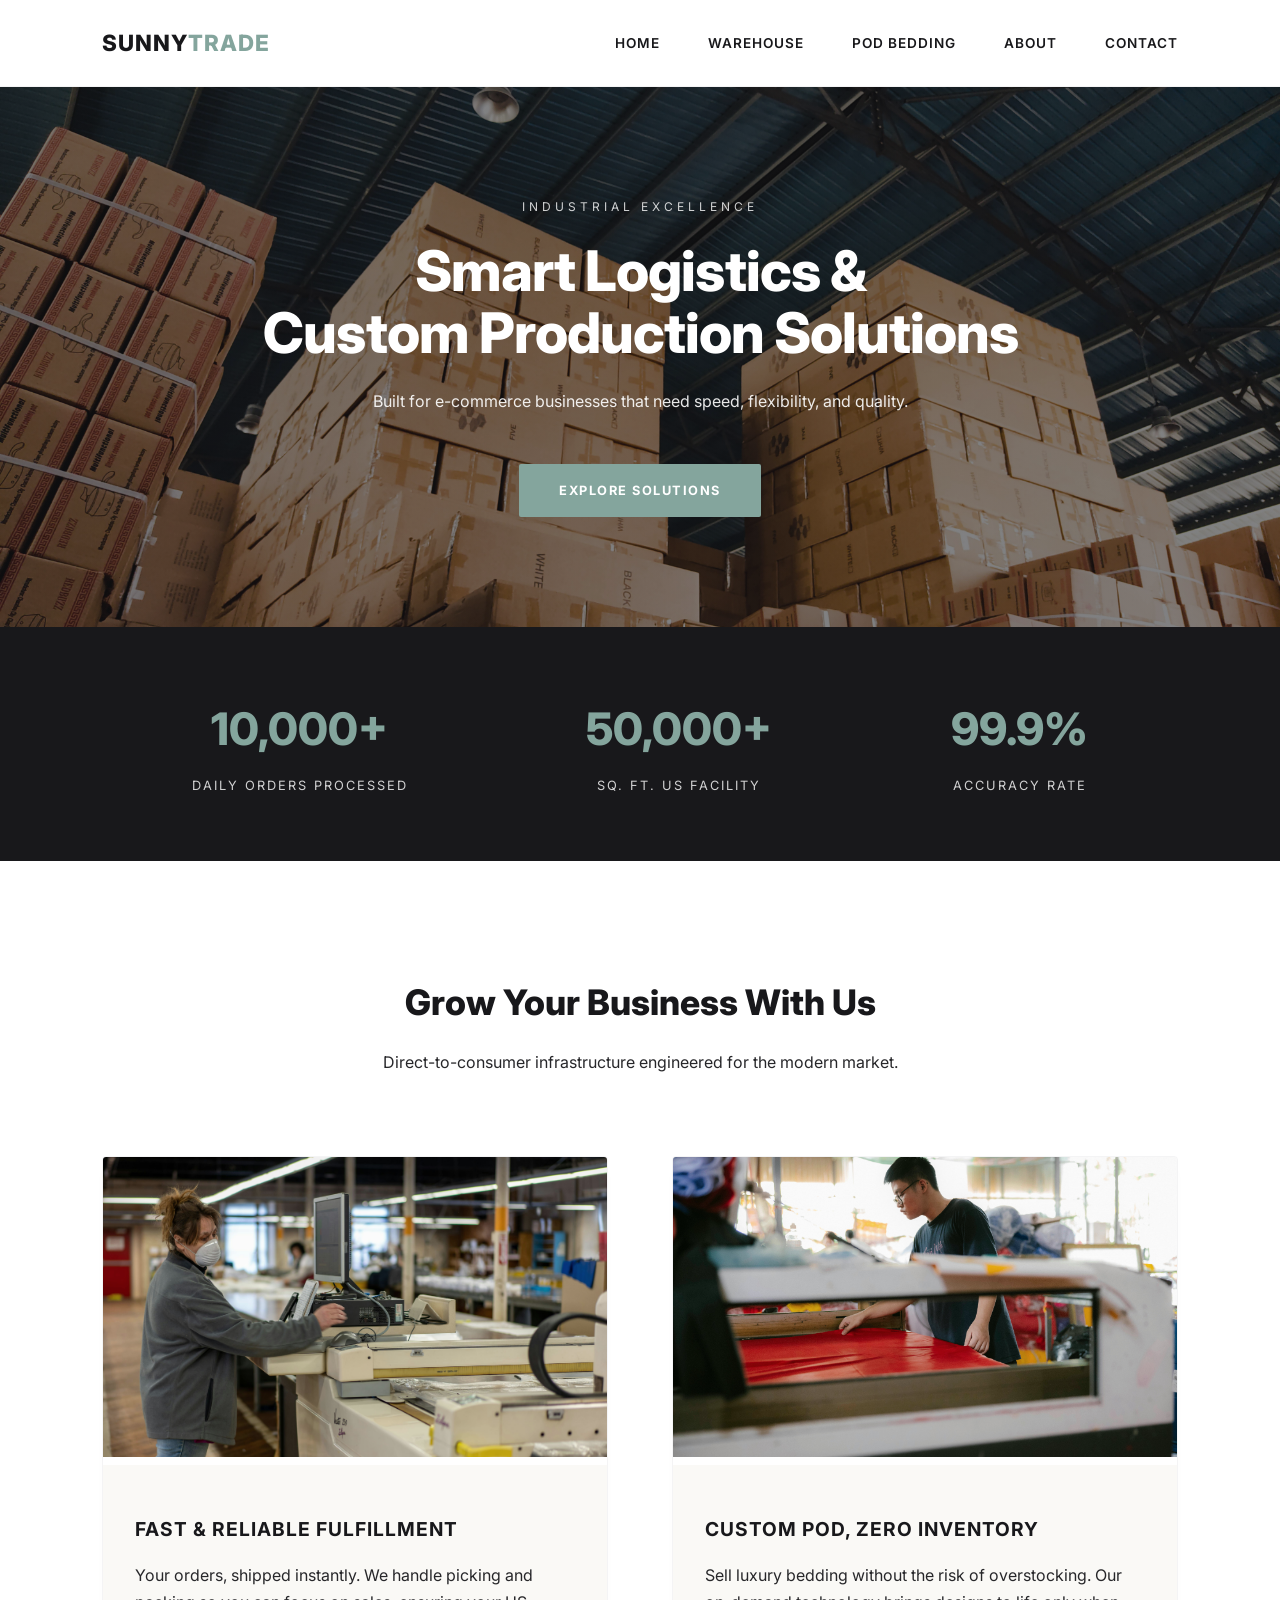
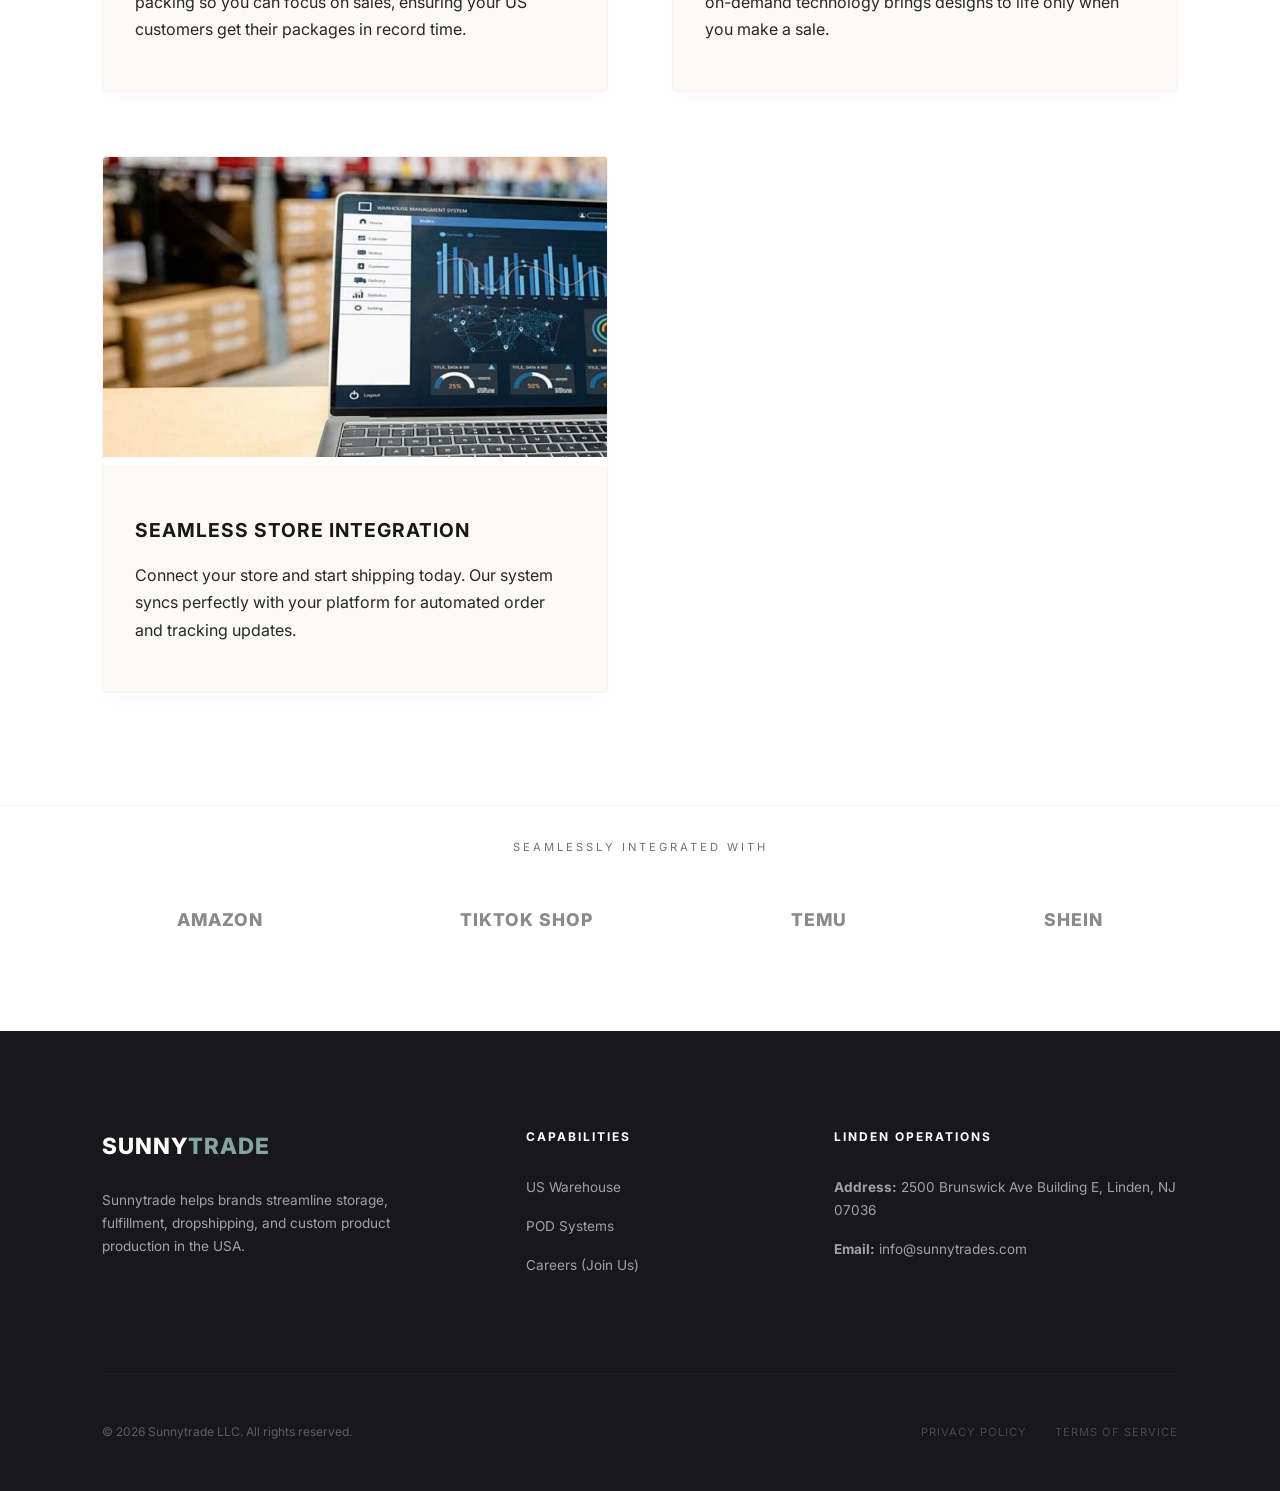
==== commit fdfef9dc: "Update index.html" ====
--- a/index.html
+++ b/index.html
@@ -3,16 +3,12 @@
 <head>
     <meta charset="UTF-8">
     <meta name="viewport" content="width=device-width, initial-scale=1.0">
-    <meta name="description" content="Sunnytrade | High-Efficiency US Fulfillment & Industrial POD Production based in Linden, NJ. Handling 10,000+ daily orders.">
-<meta property="og:title" content="Sunnytrade | Smart Logistics Solutions">
-<meta property="og:description" content="Your strategic US partner for automated fulfillment and custom bedding production.">
-<meta property="og:image" content="img/hero.jpg">
-<meta property="og:url" content="https://www.sunnytrades.com">
+    <meta name="description" content="Sunnytrade - Premier US supply chain partner specializing in high-capacity fulfillment and industrial POD production in Linden, NJ.">
+    <link rel="icon" href="favicon.ico" type="image/x-icon">
     <link rel="preconnect" href="https://fonts.googleapis.com">
     <link rel="preconnect" href="https://fonts.gstatic.com" crossorigin>
     <link href="https://fonts.googleapis.com/css2?family=Inter:wght@400;600;800&display=swap" rel="stylesheet">
-    
-    <title>Sunnytrade | Intelligent Supply Chain & Textile Automation</title>
+    <title>Sunnytrade | Smart Logistics & Custom Production Solutions</title>
     <link rel="stylesheet" href="style.css">
 </head>
 <body>
@@ -32,9 +28,7 @@
         <div>
             <p style="text-transform: uppercase; letter-spacing: 4px; font-size: 0.75rem; margin-bottom: 1.5rem; opacity: 0.8;">Industrial Excellence</p>
             <h1>Smart Logistics & <br>Custom Production Solutions</h1>
-            <p style="max-width: 650px; margin: 0 auto; text-align: center; opacity: 0.9;">
-                Built for e-commerce businesses that need speed, flexibility, and quality.
-            </p>
+            <p style="max-width: 650px; margin: 0 auto; text-align: center; opacity: 0.9;">Built for e-commerce businesses that need speed, flexibility, and quality.</p>
             <div style="margin-top: 3rem;">
                 <a href="services.html" class="btn">Explore Solutions</a>
             </div>
@@ -42,64 +36,48 @@
     </header>
 
     <div class="stats-bar">
-        <div class="stat-item">
-            <h2>10,000+</h2>
-            <p>Daily Orders Processed</p>
-        </div>
-        <div class="stat-item">
-            <h2>50,000+</h2>
-            <p>Sq. Ft. US Facility</p>
-        </div>
-        <div class="stat-item">
-            <h2>99.9%</h2>
-            <p>Accuracy Rate</p>
-        </div>
+        <div class="stat-item"><h2>10,000+</h2><p>Daily Orders Processed</p></div>
+        <div class="stat-item"><h2>50,000+</h2><p>Sq. Ft. US Facility</p></div>
+        <div class="stat-item"><h2>99.9%</h2><p>Accuracy Rate</p></div>
     </div>
 
     <section>
         <div class="section-header">
             <h2>Grow Your Business With Us</h2>
-            <p>Everything you need to dominate the US e-commerce market.</p>
+            <p>Direct-to-consumer infrastructure engineered for the modern market.</p>
         </div>
-
         <div class="grid">
             <div class="card">
-                <img src="img/warehouse_smart1.jpg" class="card-img" alt="Fast Fulfillment">
+                <img src="img/warehouse_smart.jpg" class="card-img" alt="Fulfillment">
                 <div class="card-body">
                     <h3>Fast & Reliable Fulfillment</h3>
-                    <p>Your orders, shipped instantly. We handle the picking and packing so you can focus on sales, ensuring your customers get their packages in record time.</p>
+                    <p>Your orders, shipped instantly. We handle picking and packing so you can focus on sales, ensuring your US customers get their packages in record time.</p>
                 </div>
             </div>
-
             <div class="card">
-                <img src="img/pod_production.jpg" class="card-img" alt="Custom POD">
+                <img src="img/pod_production.jpg" class="card-img" alt="POD">
                 <div class="card-body">
                     <h3>Custom POD, Zero Inventory</h3>
-                    <p>Sell high-end bedding without the risk of overstocking. Our on-demand technology brings your designs to life only when you make a sale.</p>
+                    <p>Sell luxury bedding without the risk of overstocking. Our on-demand technology brings designs to life only when you make a sale.</p>
                 </div>
             </div>
-
             <div class="card">
-                <img src="img/global_syn.jpg" class="card-img" alt="Store Integration">
+                <img src="img/global_syn.jpg" class="card-img" alt="Integration">
                 <div class="card-body">
                     <h3>Seamless Store Integration</h3>
-                    <p>Connect your store and start shipping today. Our system syncs perfectly with your platform for fully automated order and tracking updates.</p>
+                    <p>Connect your store and start shipping today. Our system syncs perfectly with your platform for automated order and tracking updates.</p>
                 </div>
             </div>
         </div>
     </section>
 
-    <section style="background: var(--bg-soft); border-top: 1px solid #f4f4f5; text-align: center; padding: 4rem 8%;">
-        <h2 style="margin-bottom: 2rem; font-size: 1.8rem;">Connect With Us</h2>
-        <div style="display: flex; justify-content: center; gap: 4rem; flex-wrap: wrap;">
-            <div style="text-align: left;">
-                <h4 style="color: var(--accent); text-transform: uppercase; font-size: 0.8rem; margin-bottom: 0.5rem;">Corporate Email</h4>
-                <p style="font-weight: 600;">info@sunnytrades.com</p>
-            </div>
-            <div style="text-align: left;">
-                <h4 style="color: var(--accent); text-transform: uppercase; font-size: 0.8rem; margin-bottom: 0.5rem;">Headquarters</h4>
-                <p style="font-weight: 600;">Linden, NJ 07036, USA</p>
-            </div>
+    <section style="padding: 2rem 8% 6rem; background: #fff; border-top: 1px solid #f4f4f5;">
+        <p style="text-align: center; font-size: 0.7rem; text-transform: uppercase; letter-spacing: 3px; color: var(--text-muted); margin-bottom: 3rem;">Seamlessly Integrated With</p>
+        <div style="display: flex; justify-content: space-around; align-items: center; flex-wrap: wrap; gap: 3rem; opacity: 0.5; filter: grayscale(100%);">
+            <span style="font-weight: 800; font-size: 1.1rem; color: var(--primary); letter-spacing: 1px;">AMAZON</span>
+            <span style="font-weight: 800; font-size: 1.1rem; color: var(--primary); letter-spacing: 1px;">TIKTOK SHOP</span>
+            <span style="font-weight: 800; font-size: 1.1rem; color: var(--primary); letter-spacing: 1px;">TEMU</span>
+            <span style="font-weight: 800; font-size: 1.1rem; color: var(--primary); letter-spacing: 1px;">SHEIN</span>
         </div>
     </section>
 
@@ -107,26 +85,27 @@
         <div class="footer-grid">
             <div class="footer-info">
                 <div class="footer-logo">SUNNY<span>TRADE</span></div>
-                <p>Sunnytrade helps brands and sellers streamline storage, order fulfillment, dropshipping, and custom product production.</p>
+                <p>Sunnytrade helps brands streamline storage, fulfillment, dropshipping, and custom product production in the USA.</p>
             </div>
-
             <div class="footer-info">
                 <h4>Capabilities</h4>
                 <p><a href="services.html">US Warehouse</a></p>
                 <p><a href="products.html">POD Systems</a></p>
-                <p><a href="join-us.html">Careers</a></p>
+                <p><a href="join-us.html">Careers (Join Us)</a></p>
             </div>
-
             <div class="footer-info">
-                <h4>US Operations</h4>
-                <p><strong>Address:</strong> 2500 Brunswick Ave Building E, Linden, NJ 07036, USA</p>
+                <h4>Linden Operations</h4>
+                <p><strong>Address:</strong> 2500 Brunswick Ave Building E, Linden, NJ 07036</p>
                 <p><strong>Email:</strong> info@sunnytrades.com</p>
-                
+            </div>
         </div>
-        
-        <div class="copyright"> &copy; 2026 Sunnytrades LLC. All rights reserved.
+        <div class="copyright" style="display: flex; justify-content: space-between; align-items: center; flex-wrap: wrap; gap: 1rem;">
+            <p>&copy; 2026 Sunnytrade LLC. All rights reserved.</p>
+            <div style="font-size: 0.7rem; letter-spacing: 1px;">
+                <a href="#" style="color: inherit; text-decoration: none; margin-right: 1.5rem; opacity: 0.7;">PRIVACY POLICY</a>
+                <a href="#" style="color: inherit; text-decoration: none; opacity: 0.7;">TERMS OF SERVICE</a>
+            </div>
         </div>
     </footer>
-
 </body>
 </html>
--- a/style.css
+++ b/style.css
@@ -1,13 +1,13 @@
 /* ============================================================
-   Sunnytrades Elite Manufacturing Style - Verified 2026
+   Sunnytrade Elite Manufacturing Style - Final 2026
    ============================================================ */
 :root {
-    --primary: #18181b;        /* 锌炭黑 */
-    --accent: #84a59d;         /* 鼠尾草绿 */
+    --primary: #18181b;       /* Zinc Charcoal */
+    --accent: #84a59d;        /* Sage Green */
     --accent-hover: #6b8a82;
     --text-dark: #27272a;
     --text-muted: #71717a;
-    --bg-soft: #faf9f6;        /* 暖白 */
+    --bg-soft: #faf9f6;       /* Alabaster Warm White */
     --white: #ffffff;
     --transition: all 0.5s cubic-bezier(0.23, 1, 0.32, 1);
 }
@@ -23,110 +23,61 @@
 
 /* --- Navigation --- */
 nav { 
-    display: flex; 
-    justify-content: space-between; 
-    align-items: center; 
-    padding: 1.5rem 8%; 
-    background: rgba(255, 255, 255, 0.95); 
-    position: sticky; 
-    top: 0; 
-    z-index: 1000; 
-    border-bottom: 1px solid #f4f4f5; 
+    display: flex; justify-content: space-between; align-items: center; 
+    padding: 1.5rem 8%; background: rgba(255, 255, 255, 0.95); 
+    position: sticky; top: 0; z-index: 1000; border-bottom: 1px solid #f4f4f5; 
 }
 .logo { font-size: 1.4rem; font-weight: 800; color: var(--primary); text-decoration: none; letter-spacing: 1px; text-transform: uppercase; }
 .logo span { color: var(--accent); }
 .nav-links { display: flex; list-style: none; }
 .nav-links li { margin-left: 3rem; }
-.nav-links a { 
-    text-decoration: none; 
-    color: var(--primary); 
-    font-weight: 600; 
-    font-size: 0.85rem; 
-    text-transform: uppercase; 
-    letter-spacing: 1px; 
-    transition: var(--transition); 
-}
+.nav-links a { text-decoration: none; color: var(--primary); font-weight: 600; font-size: 0.85rem; text-transform: uppercase; letter-spacing: 1px; transition: var(--transition); }
 .nav-links a:hover { color: var(--accent); }
 
-/* --- Hero Section (核心修复路径) --- */
+/* --- Hero Section --- */
 .hero {
-    height: 65vh; 
-    display: flex; 
-    align-items: center; 
-    justify-content: center; 
-    text-align: center; 
-    color: white;
+    height: 60vh; display: flex; align-items: center; justify-content: center; text-align: center; color: white;
     position: relative;
-    /* 使用复合属性确保图片覆盖且居中 */
-    background: linear-gradient(rgba(24, 24, 27, 0.5), rgba(24, 24, 27, 0.5)), 
-                url('img/hero.jpg') no-repeat center center / cover !important;
+    background: linear-gradient(rgba(24, 24, 27, 0.55), rgba(24, 24, 27, 0.55)), url('img/hero.jpg') no-repeat center center / cover !important;
 }
-.hero div { position: relative; z-index: 2; }
-.hero h1 { font-size: 3.5rem; font-weight: 800; margin-bottom: 1.5rem; letter-spacing: -1px; }
+.hero div { position: relative; z-index: 2; width: 100%; padding: 0 8%; }
+.hero h1 { font-size: 3.5rem; font-weight: 800; margin-bottom: 1.5rem; letter-spacing: -1px; line-height: 1.1; }
 
 /* --- Stats Bar --- */
 .stats-bar {
-    background: var(--primary);
-    color: var(--white);
-    display: flex;
-    justify-content: space-around;
-    padding: 3.5rem 8%;
-    text-align: center;
+    background: var(--primary); color: var(--white);
+    display: flex; justify-content: space-around; padding: 4rem 8%; text-align: center;
 }
 .stat-item h2 { color: var(--accent); font-size: 2.8rem; margin-bottom: 0.5rem; font-weight: 800; }
-.stat-item p { font-size: 0.85rem; text-transform: uppercase; letter-spacing: 2px; opacity: 0.8; }
+.stat-item p { font-size: 0.8rem; text-transform: uppercase; letter-spacing: 2px; opacity: 0.8; }
 
-/* --- Grid & Cards --- */
+/* --- Grid & Sections --- */
 section { padding: 7rem 8%; }
 .section-header { text-align: center; margin-bottom: 5rem; }
+.section-header h2 { font-size: 2.2rem; color: var(--primary); margin-bottom: 1rem; font-weight: 800; }
 .grid { display: grid; grid-template-columns: repeat(auto-fit, minmax(320px, 1fr)); gap: 4rem; }
 
-.card { 
-    border-radius: 4px; 
-    overflow: hidden; 
-    background: var(--white); 
-    border: 1px solid #f4f4f5; 
-    transition: var(--transition); 
-    box-shadow: 0 10px 15px -3px rgba(0, 0, 0, 0.02); 
-}
-.card:hover { 
-    transform: translateY(-5px); 
-    box-shadow: 0 20px 40px rgba(24, 24, 27, 0.08); 
-    border-color: var(--accent); 
-}
-.card-img { width: 100%; height: 300px; object-fit: cover; transition: 0.5s; }
+.card { border-radius: 4px; overflow: hidden; background: var(--white); border: 1px solid #f4f4f5; transition: var(--transition); box-shadow: 0 10px 15px -3px rgba(0, 0, 0, 0.02); }
+.card:hover { transform: translateY(-5px); box-shadow: 0 20px 40px rgba(24, 24, 27, 0.08); border-color: var(--accent); }
+.card-img { width: 100%; height: 300px; object-fit: cover; transition: 0.5s; filter: grayscale(10%); }
+.card:hover .card-img { filter: grayscale(0%); }
 .card-body { padding: 3rem 2rem; background: var(--bg-soft); }
-.card-body h3 { font-size: 1.25rem; margin-bottom: 1rem; color: var(--primary); }
+.card-body h3 { font-size: 1.2rem; color: var(--primary); margin-bottom: 1rem; text-transform: uppercase; letter-spacing: 1px; }
 
 /* --- Buttons --- */
 .btn { 
-    background: var(--accent); 
-    color: var(--white); 
-    padding: 1rem 2.5rem; 
-    text-decoration: none; 
-    border-radius: 2px; 
-    font-weight: 700; 
-    text-transform: uppercase; 
-    letter-spacing: 1.5px; 
-    font-size: 0.8rem; 
-    display: inline-block; 
-    transition: var(--transition); 
-    border: none; 
+    background: var(--accent); color: var(--white); padding: 1rem 2.5rem; 
+    text-decoration: none; border-radius: 2px; font-weight: 700; 
+    text-transform: uppercase; letter-spacing: 1.5px; font-size: 0.8rem; 
+    display: inline-block; transition: var(--transition); border: none; cursor: pointer;
 }
 .btn:hover { background: var(--primary); transform: translateY(-2px); }
 
-/* --- Carrier List --- */
-.carrier-list { display: flex; flex-wrap: wrap; gap: 1rem; margin-top: 1.5rem; }
+/* --- Carriers & Logos --- */
+.carrier-list { display: flex; flex-wrap: wrap; gap: 0.8rem; margin-top: 1.5rem; }
 .carrier-tag {
-    background: #fff;
-    padding: 0.5rem 1rem;
-    border: 1px solid #e2e8f0;
-    border-radius: 2px;
-    font-size: 0.75rem;
-    font-weight: 800;
-    color: var(--primary);
-    text-transform: uppercase;
-    letter-spacing: 1px;
+    background: #fff; padding: 0.4rem 0.8rem; border: 1px solid #e2e8f0;
+    font-size: 0.7rem; font-weight: 800; color: var(--primary); text-transform: uppercase;
 }
 
 /* --- Footer --- */
@@ -135,16 +86,15 @@
 .footer-logo { font-size: 1.4rem; font-weight: 800; color: var(--white); margin-bottom: 1.5rem; letter-spacing: 1px; }
 .footer-logo span { color: var(--accent); }
 .footer-info h4 { color: var(--white); margin-bottom: 1.8rem; text-transform: uppercase; font-size: 0.75rem; letter-spacing: 2px; }
-.footer-info p { margin-bottom: 1rem; font-size: 0.85rem; line-height: 1.6; }
+.footer-info p { margin-bottom: 1rem; font-size: 0.85rem; }
 .footer-info a { color: #a1a1aa; text-decoration: none; transition: 0.3s; }
 .footer-info a:hover { color: var(--accent); }
-.copyright { border-top: 1px solid #27272a; padding-top: 3rem; text-align: center; font-size: 0.75rem; opacity: 0.5; }
+.copyright { border-top: 1px solid #27272a; padding-top: 3rem; text-align: center; font-size: 0.75rem; opacity: 0.5; margin-top: 2rem; }
 
-/* --- Responsive Media Queries --- */
-@media (max-width: 768px) { 
-    .nav-links { display: none; } 
-    .footer-grid { grid-template-columns: 1fr; gap: 3rem; } 
-    .hero h1 { font-size: 2.2rem; } 
-    section { padding: 4rem 5%; }
-    .stats-bar { flex-direction: column; gap: 2.5rem; } /* 移动端数字垂直排列 */
+/* --- Responsive --- */
+@media (max-width: 768px) {
+    .nav-links { display: none; }
+    .footer-grid { grid-template-columns: 1fr; gap: 3rem; }
+    .hero h1 { font-size: 2.2rem; }
+    .stats-bar { flex-direction: column; gap: 3rem; }
 }
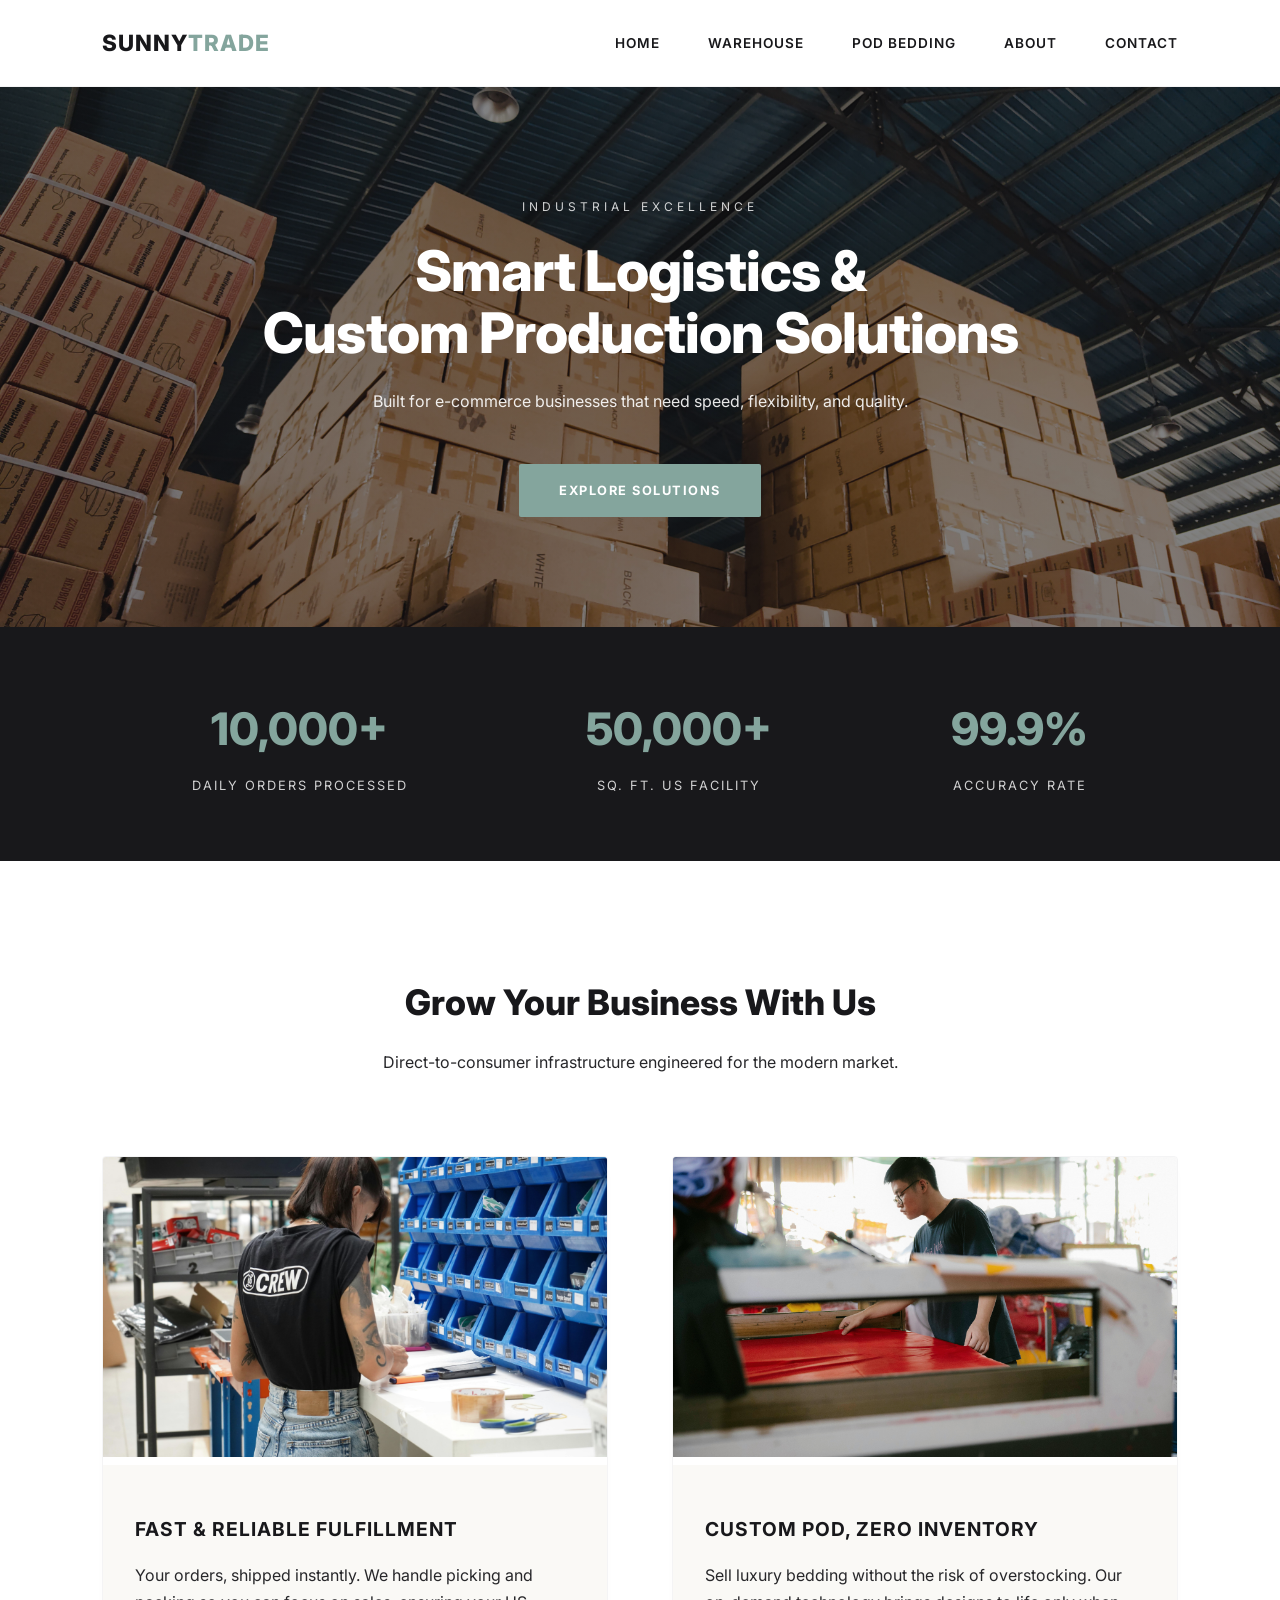
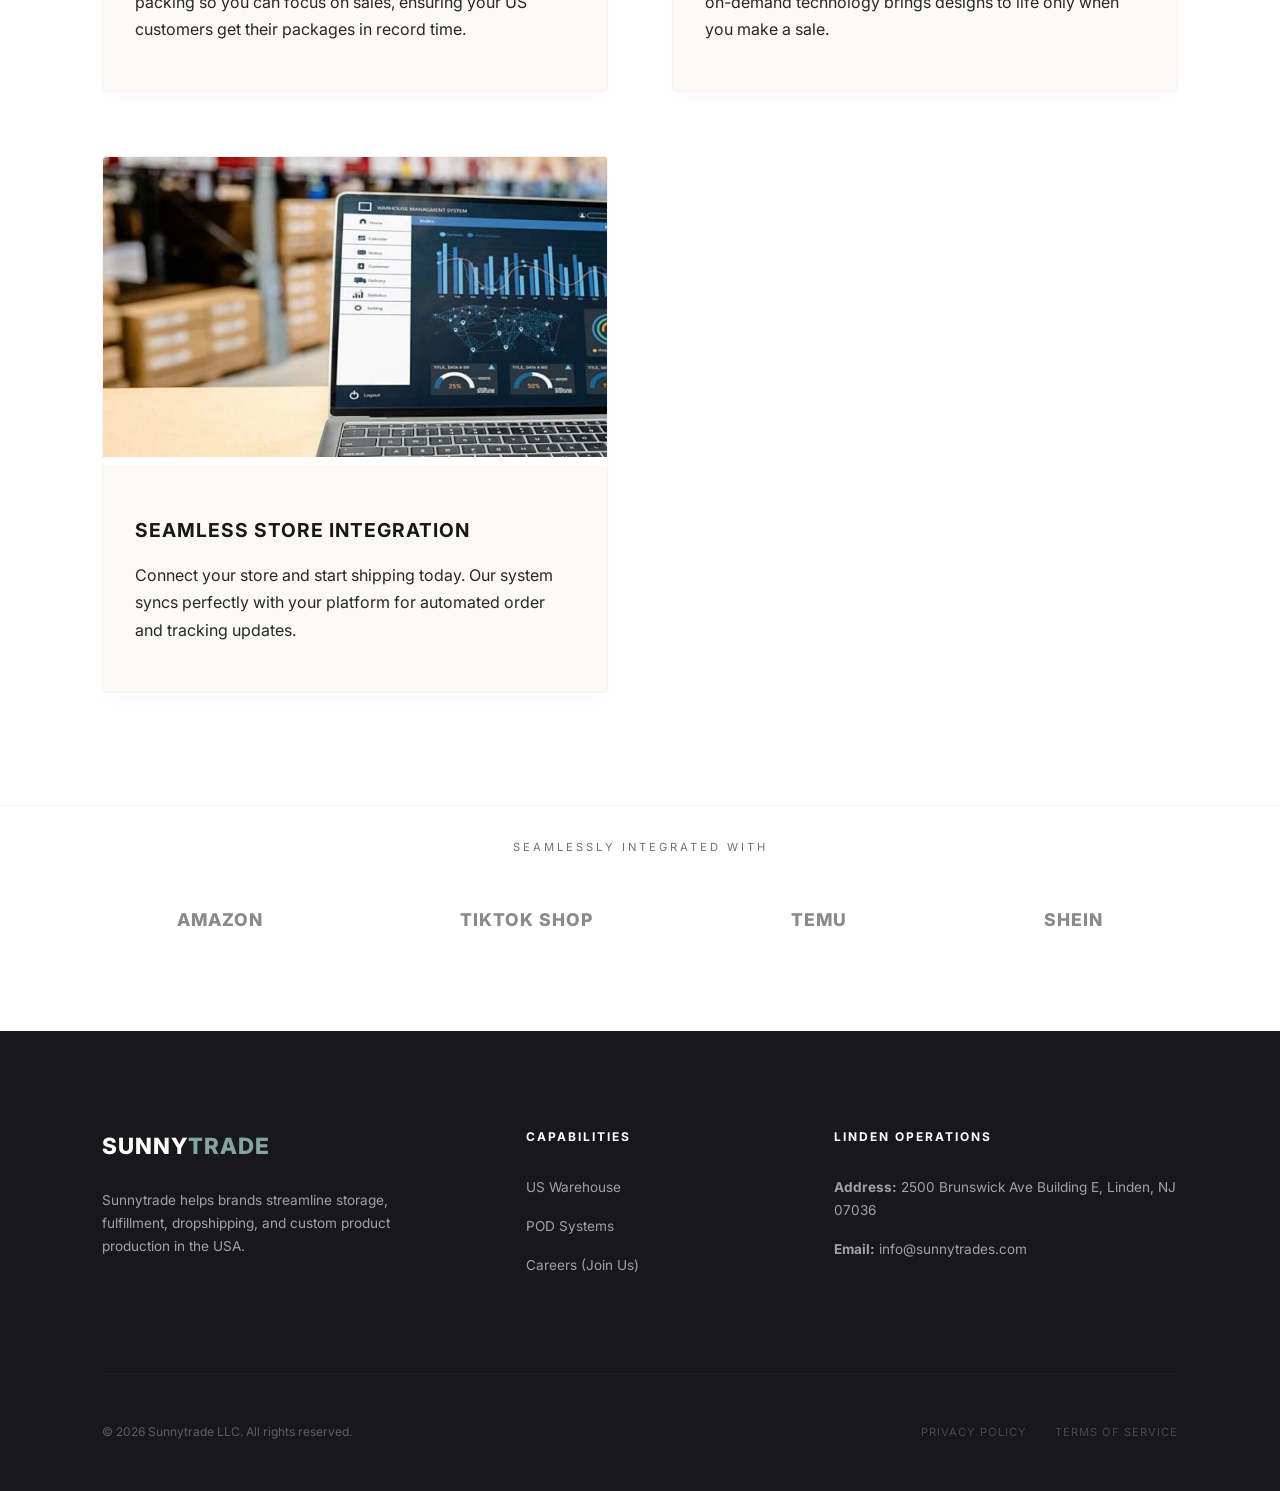
==== commit b40eacaf: "Update index.html" ====
--- a/index.html
+++ b/index.html
@@ -48,7 +48,7 @@
         </div>
         <div class="grid">
             <div class="card">
-                <img src="img/warehouse_smart.jpg" class="card-img" alt="Fulfillment">
+                <img src="img/warehouse_smart1.jpg" class="card-img" alt="Fulfillment">
                 <div class="card-body">
                     <h3>Fast & Reliable Fulfillment</h3>
                     <p>Your orders, shipped instantly. We handle picking and packing so you can focus on sales, ensuring your US customers get their packages in record time.</p>
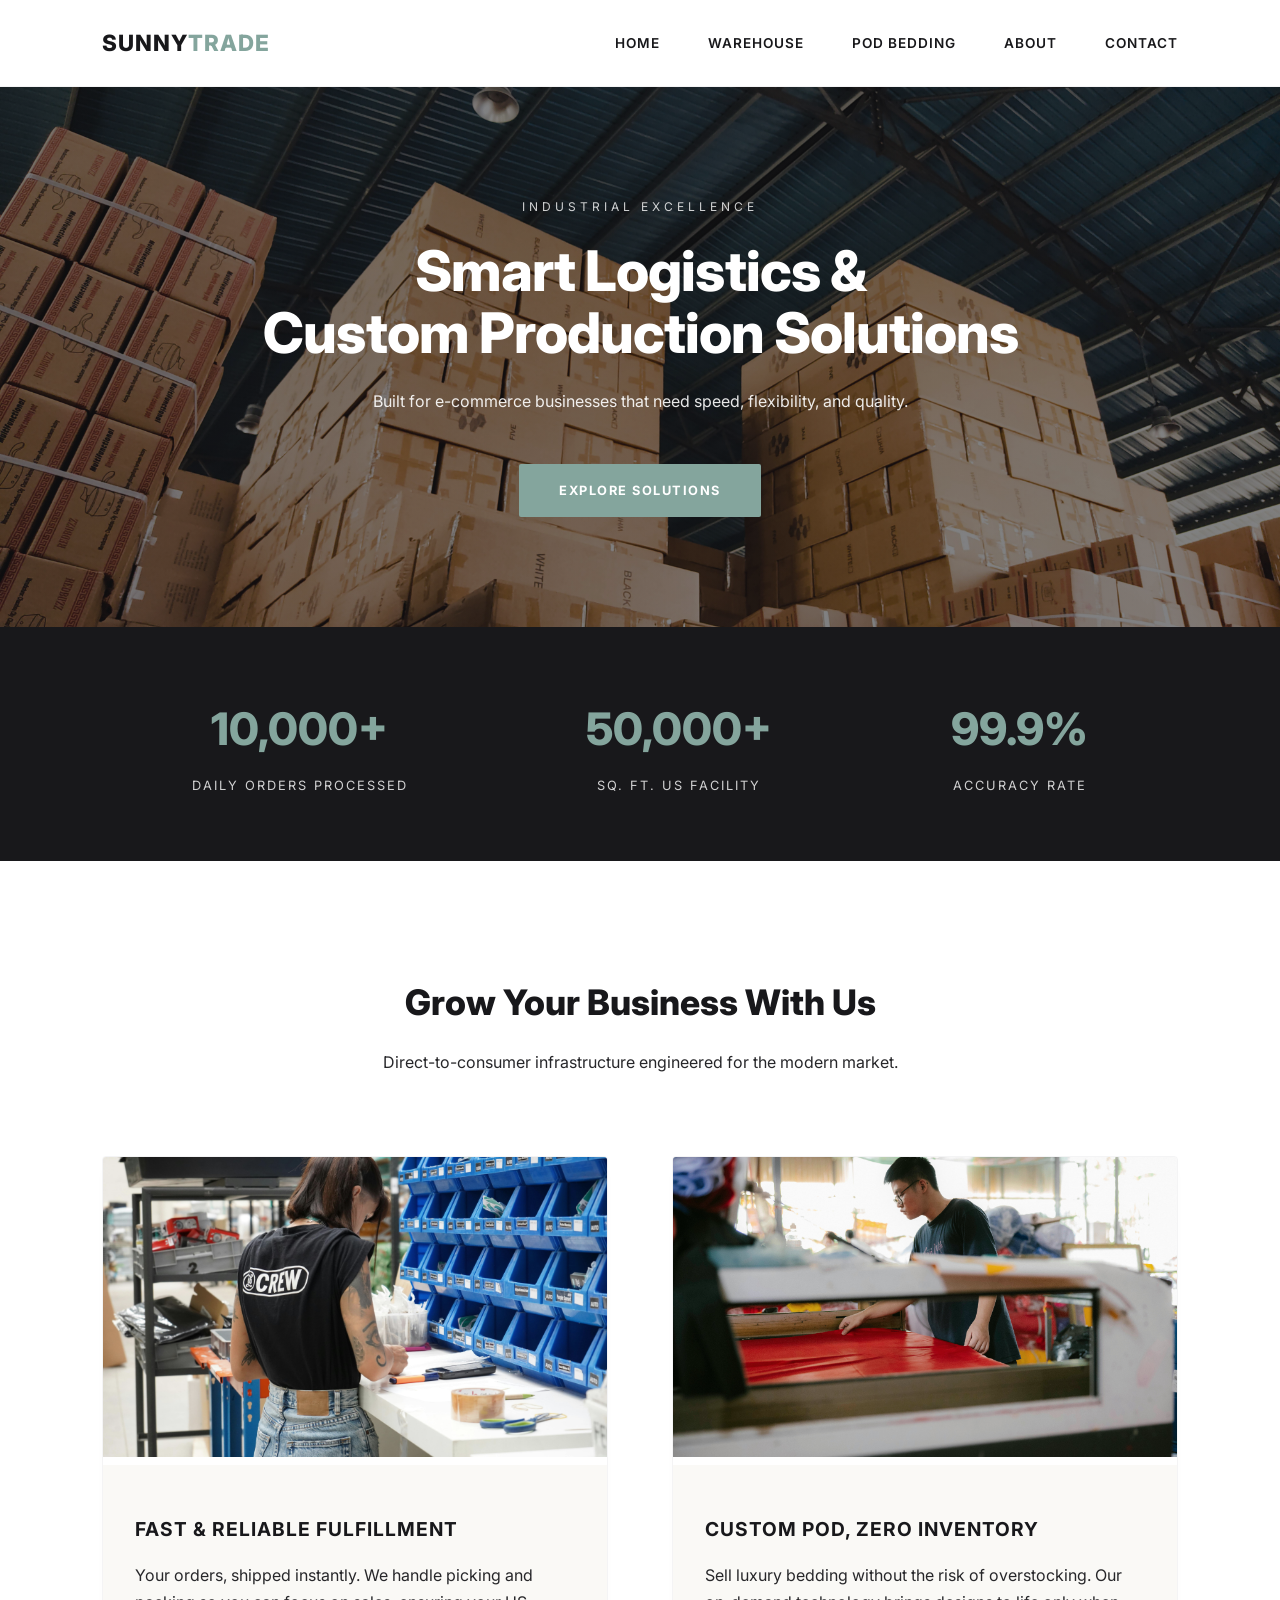
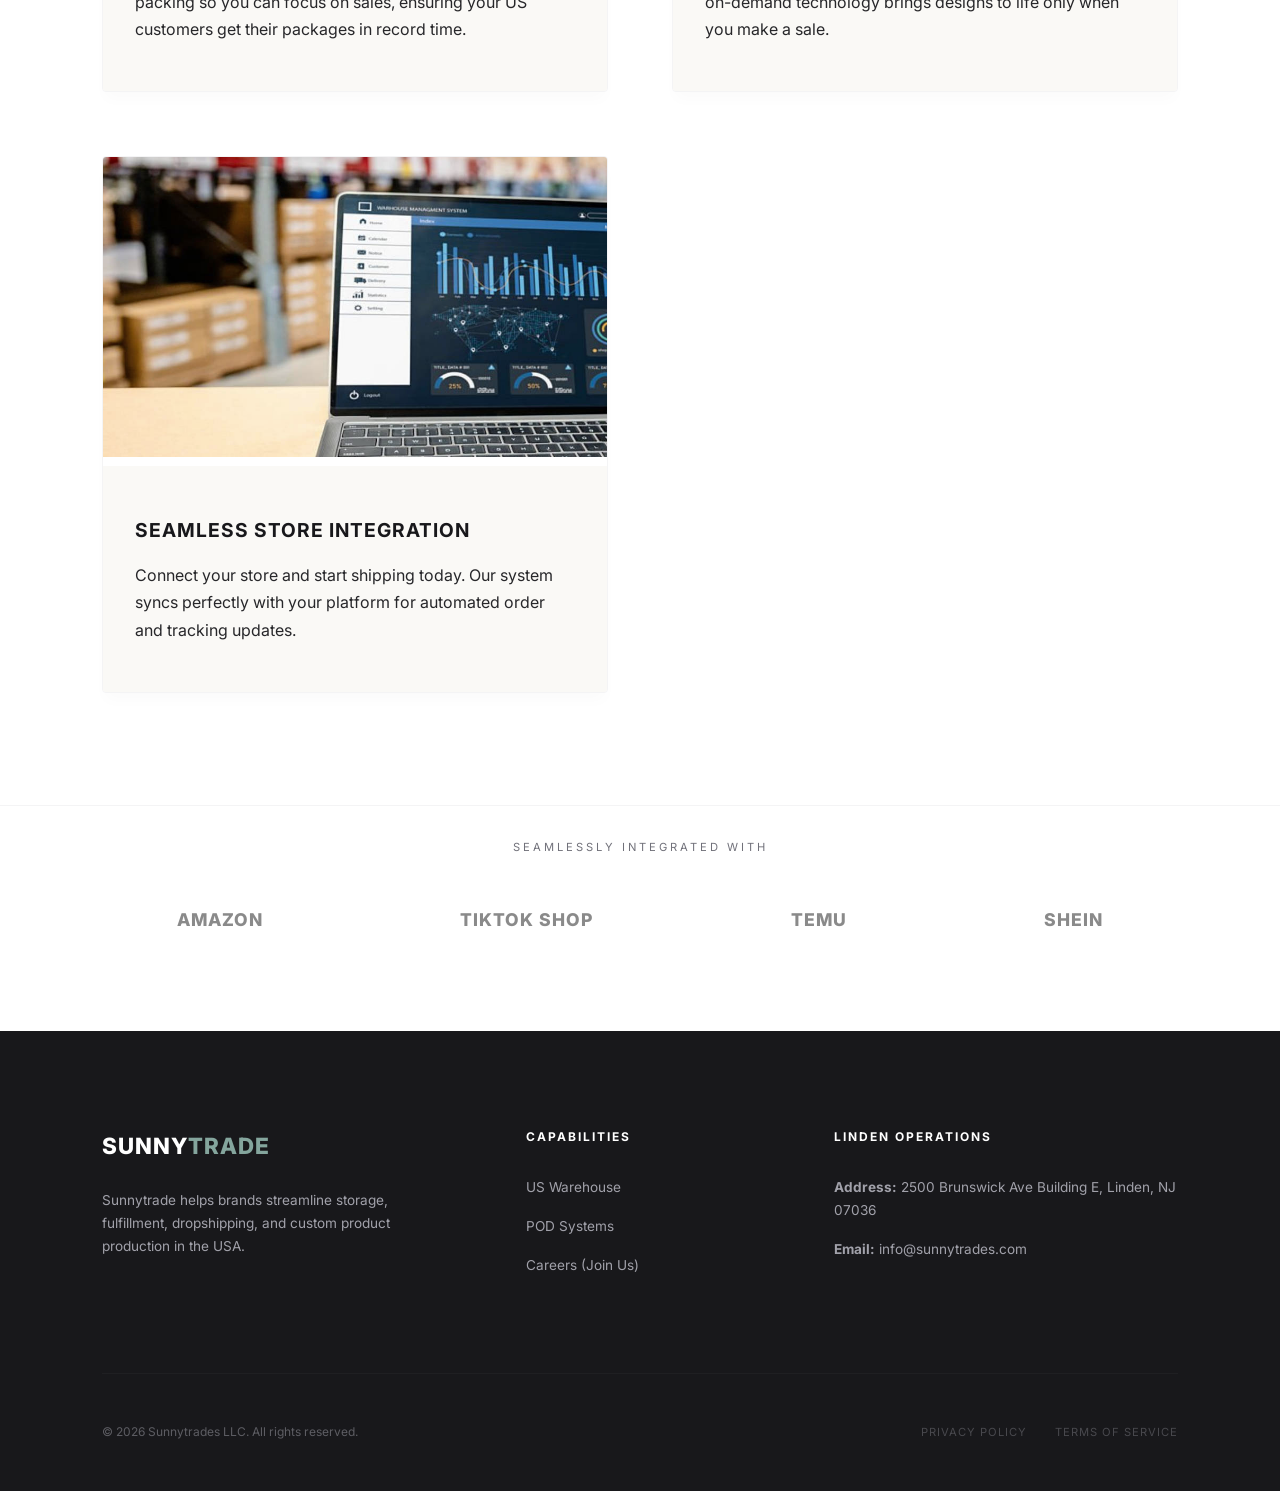
==== commit 2b0c6ab6: "Update index.html" ====
--- a/index.html
+++ b/index.html
@@ -100,7 +100,7 @@
             </div>
         </div>
         <div class="copyright" style="display: flex; justify-content: space-between; align-items: center; flex-wrap: wrap; gap: 1rem;">
-            <p>&copy; 2026 Sunnytrade LLC. All rights reserved.</p>
+            <p>&copy; 2026 Sunnytrades LLC. All rights reserved.</p>
             <div style="font-size: 0.7rem; letter-spacing: 1px;">
                 <a href="#" style="color: inherit; text-decoration: none; margin-right: 1.5rem; opacity: 0.7;">PRIVACY POLICY</a>
                 <a href="#" style="color: inherit; text-decoration: none; opacity: 0.7;">TERMS OF SERVICE</a>
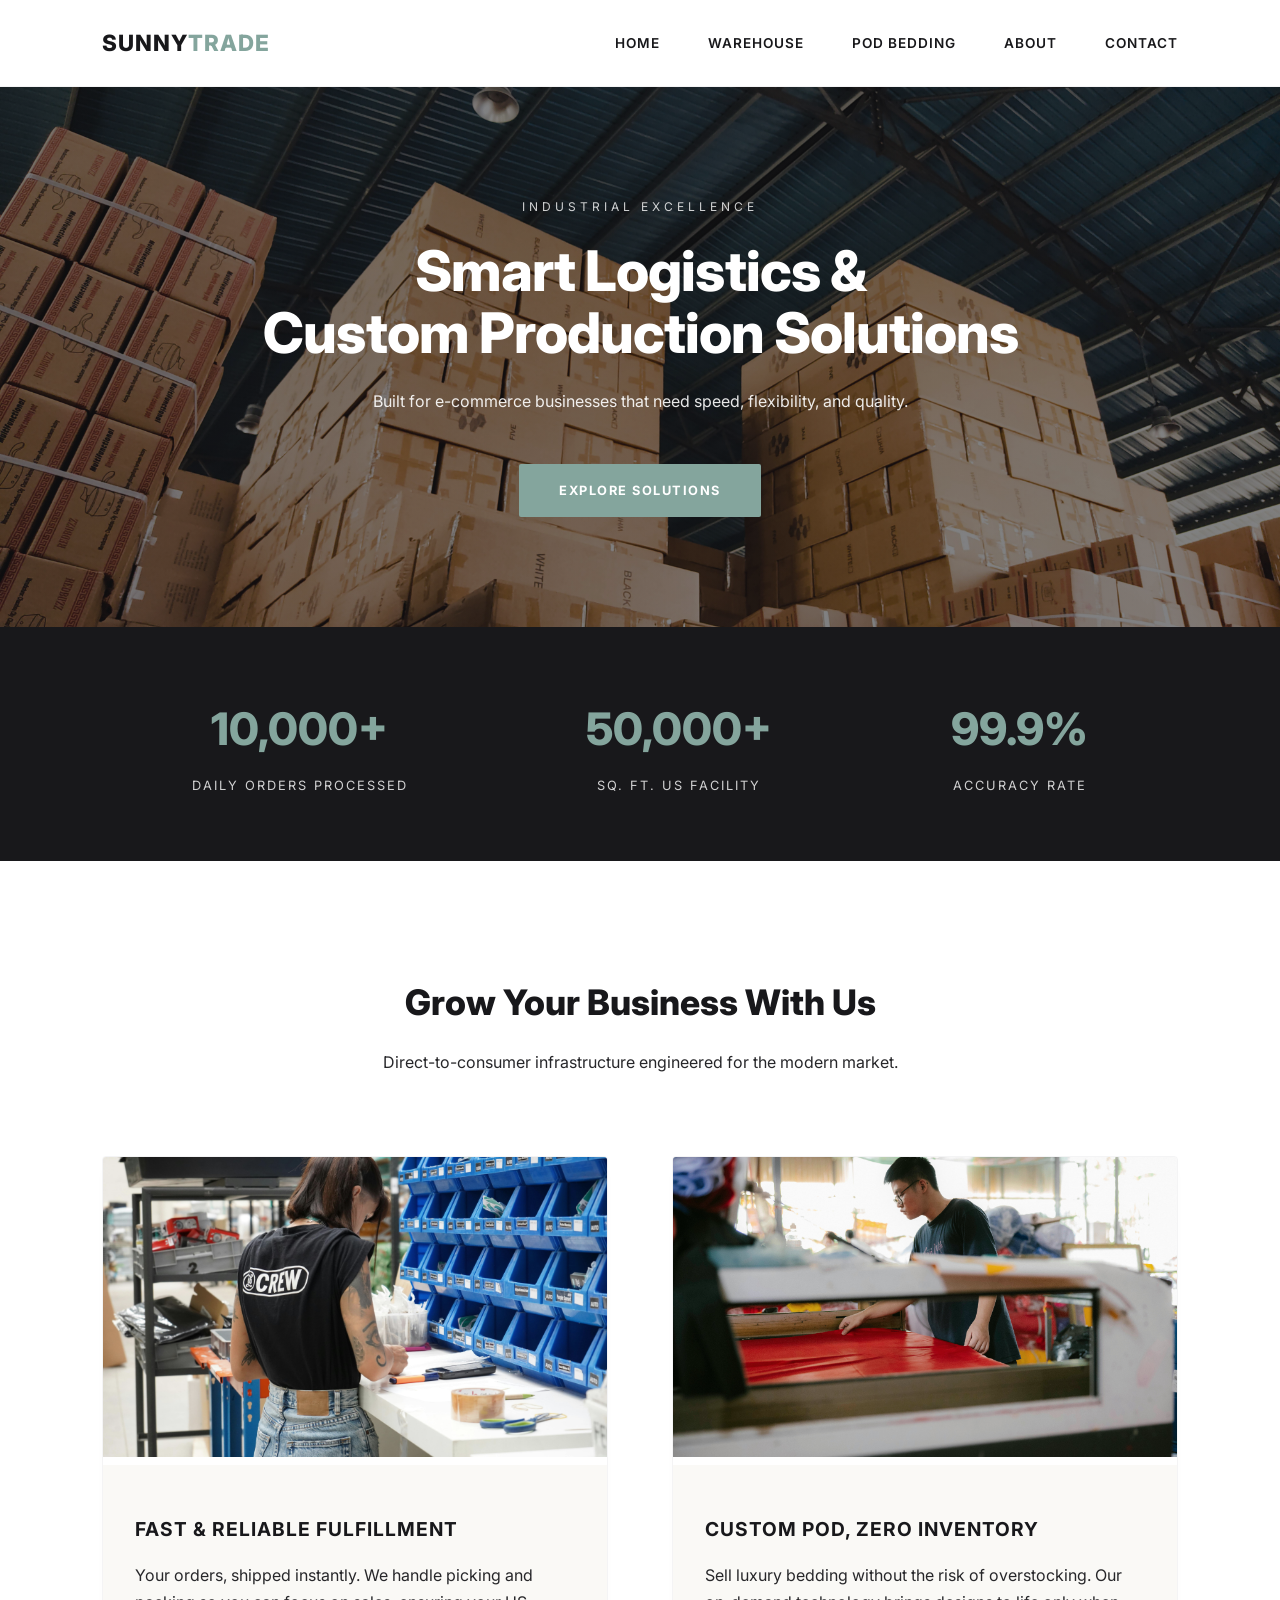
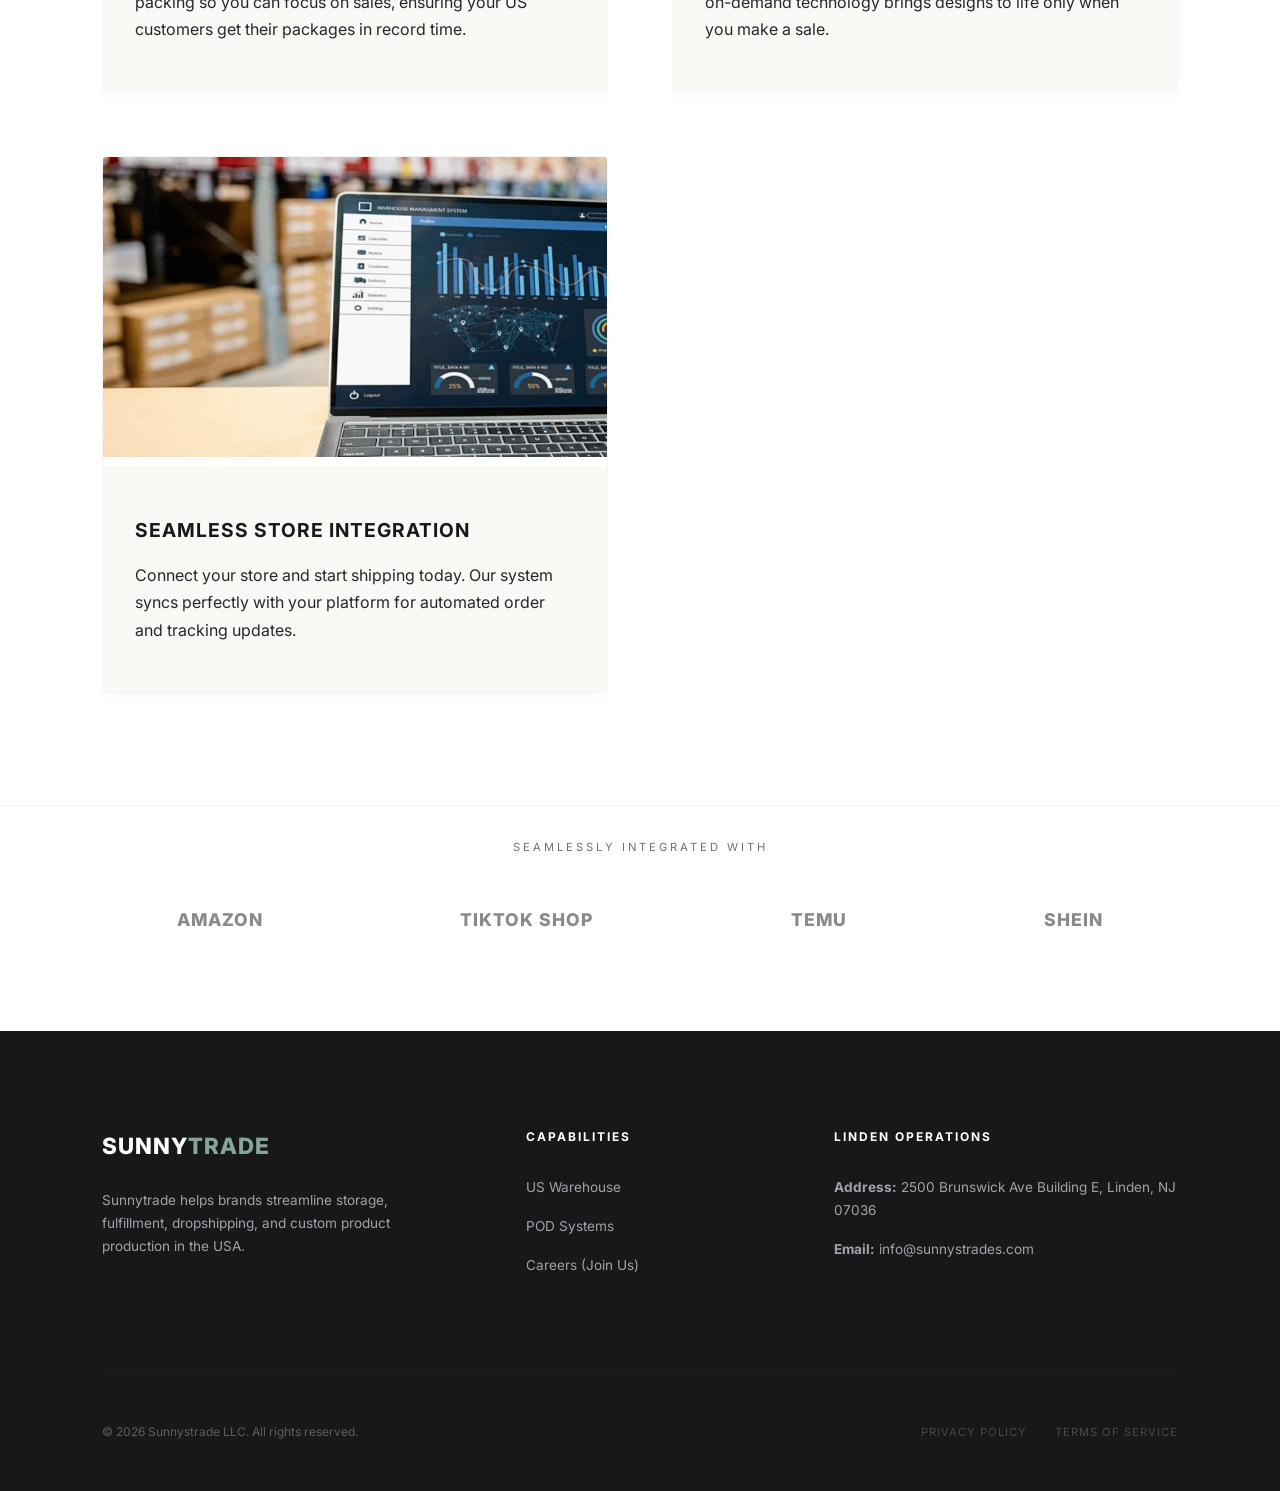
==== commit ef12bc9c: "Update index.html" ====
--- a/index.html
+++ b/index.html
@@ -96,11 +96,11 @@
             <div class="footer-info">
                 <h4>Linden Operations</h4>
                 <p><strong>Address:</strong> 2500 Brunswick Ave Building E, Linden, NJ 07036</p>
-                <p><strong>Email:</strong> info@sunnytrades.com</p>
+                <p><strong>Email:</strong> info@sunnystrades.com</p>
             </div>
         </div>
         <div class="copyright" style="display: flex; justify-content: space-between; align-items: center; flex-wrap: wrap; gap: 1rem;">
-            <p>&copy; 2026 Sunnytrades LLC. All rights reserved.</p>
+            <p>&copy; 2026 Sunnystrade LLC. All rights reserved.</p>
             <div style="font-size: 0.7rem; letter-spacing: 1px;">
                 <a href="#" style="color: inherit; text-decoration: none; margin-right: 1.5rem; opacity: 0.7;">PRIVACY POLICY</a>
                 <a href="#" style="color: inherit; text-decoration: none; opacity: 0.7;">TERMS OF SERVICE</a>
